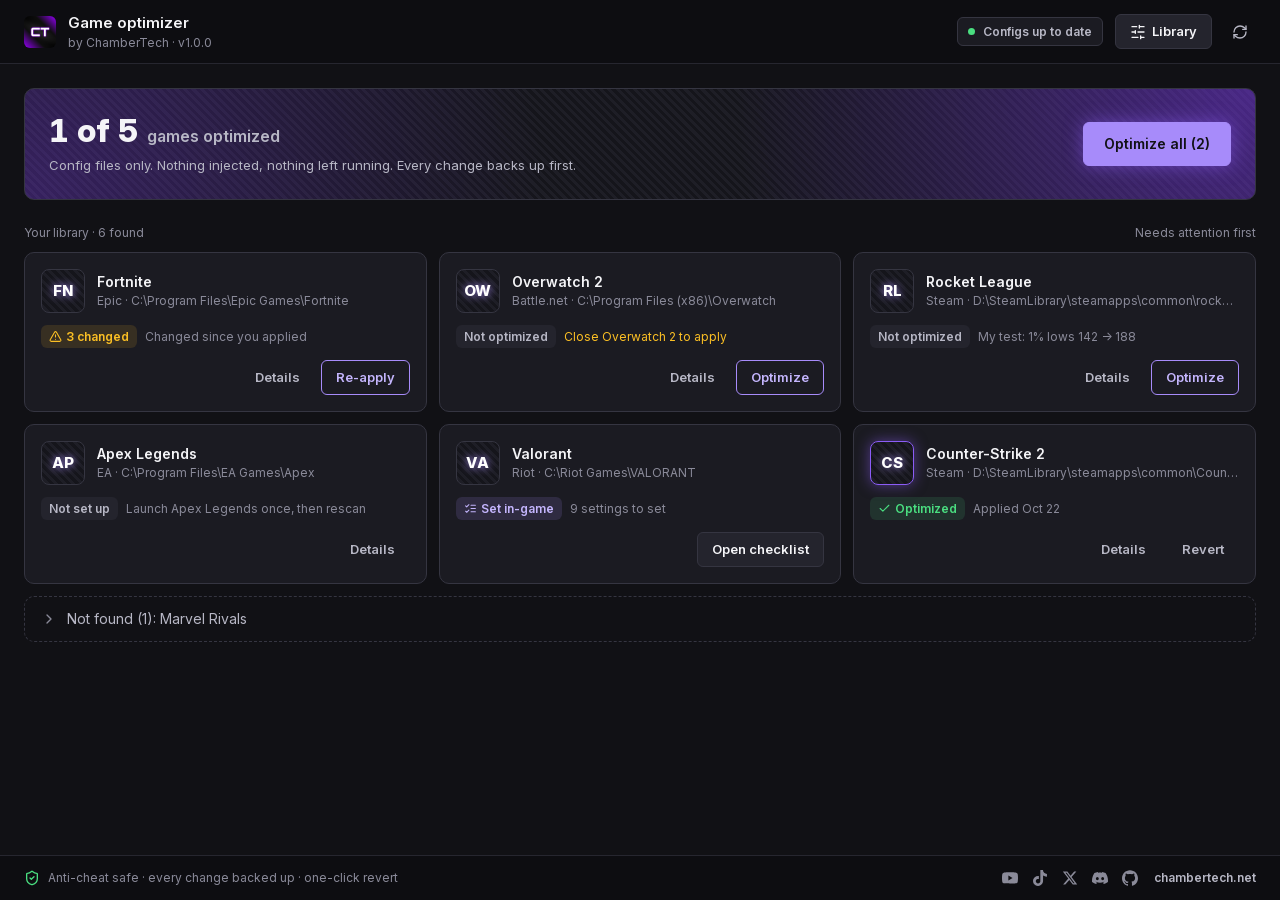
==== ui/index.html @ d13c52c0 "Add the ChamberTech UI shell Charcoal and violet tokens from the CT logo and Companion plan, Inter, " ====
<!doctype html>
<html lang="en">
<head>
  <meta charset="utf-8">
  <meta name="viewport" content="width=device-width, initial-scale=1">
  <title>Chamber Game Optimizer</title>
  <link rel="stylesheet" href="app.css">
</head>
<body>
  <!-- Outline icons from Lucide (ISC), brand marks from Simple Icons (CC0) -->
  <svg hidden aria-hidden="true">
    <symbol id="i-check" viewBox="0 0 24 24"><path d="M20 6 9 17l-5-5"/></symbol>
    <symbol id="i-alert" viewBox="0 0 24 24"><path d="m21.73 18-8-14a2 2 0 0 0-3.48 0l-8 14A2 2 0 0 0 4 21h16a2 2 0 0 0 1.73-3"/><path d="M12 9v4"/><path d="M12 17h.01"/></symbol>
    <symbol id="i-download" viewBox="0 0 24 24"><path d="M21 15v4a2 2 0 0 1-2 2H5a2 2 0 0 1-2-2v-4"/><path d="m7 10 5 5 5-5"/><path d="M12 15V3"/></symbol>
    <symbol id="i-list" viewBox="0 0 24 24"><path d="m3 17 2 2 4-4"/><path d="m3 7 2 2 4-4"/><path d="M13 6h8"/><path d="M13 12h8"/><path d="M13 18h8"/></symbol>
    <symbol id="i-folder" viewBox="0 0 24 24"><path d="M20 20a2 2 0 0 0 2-2V8a2 2 0 0 0-2-2h-7.9a2 2 0 0 1-1.69-.9L9.6 3.9A2 2 0 0 0 7.93 3H4a2 2 0 0 0-2 2v13a2 2 0 0 0 2 2Z"/></symbol>
    <symbol id="i-lock" viewBox="0 0 24 24"><rect width="18" height="11" x="3" y="11" rx="2"/><path d="M7 11V7a5 5 0 0 1 10 0v4"/></symbol>
    <symbol id="i-shield" viewBox="0 0 24 24"><path d="M20 13c0 5-3.5 7.5-7.66 8.95a1 1 0 0 1-.67-.01C7.5 20.5 4 18 4 13V6a1 1 0 0 1 1-1c2 0 4.5-1.2 6.24-2.72a1.17 1.17 0 0 1 1.52 0C14.51 3.81 17 5 19 5a1 1 0 0 1 1 1z"/><path d="m9 12 2 2 4-4"/></symbol>
    <symbol id="i-sliders" viewBox="0 0 24 24"><path d="M21 4h-7M10 4H3M21 12h-9M8 12H3M21 20h-5M12 20H3M14 2v4M8 10v4M16 18v4"/></symbol>
    <symbol id="i-refresh" viewBox="0 0 24 24"><path d="M3 12a9 9 0 0 1 9-9 9.75 9.75 0 0 1 6.74 2.74L21 8"/><path d="M21 3v5h-5"/><path d="M21 12a9 9 0 0 1-9 9 9.75 9.75 0 0 1-6.74-2.74L3 16"/><path d="M8 16H3v5"/></symbol>
    <symbol id="i-chevron" viewBox="0 0 24 24"><path d="m9 18 6-6-6-6"/></symbol>
    <symbol id="i-x" viewBox="0 0 24 24"><path d="M18 6 6 18"/><path d="m6 6 12 12"/></symbol>
    <symbol id="b-youtube" viewBox="0 0 24 24"><path d="M23.498 6.186a3.016 3.016 0 0 0-2.122-2.136C19.505 3.545 12 3.545 12 3.545s-7.505 0-9.377.505A3.017 3.017 0 0 0 .502 6.186C0 8.07 0 12 0 12s0 3.93.502 5.814a3.016 3.016 0 0 0 2.122 2.136c1.871.505 9.376.505 9.376.505s7.505 0 9.377-.505a3.015 3.015 0 0 0 2.122-2.136C24 15.93 24 12 24 12s0-3.93-.502-5.814zM9.545 15.568V8.432L15.818 12l-6.273 3.568z"/></symbol>
    <symbol id="b-tiktok" viewBox="0 0 24 24"><path d="M12.525.02c1.31-.02 2.61-.01 3.91-.02.08 1.53.63 3.09 1.75 4.17 1.12 1.11 2.7 1.62 4.24 1.79v4.03c-1.44-.05-2.89-.35-4.2-.97-.57-.26-1.1-.59-1.62-.93-.01 2.92.01 5.84-.02 8.75-.08 1.4-.54 2.79-1.35 3.94-1.31 1.92-3.58 3.17-5.91 3.21-1.43.08-2.86-.31-4.08-1.03-2.02-1.19-3.44-3.37-3.65-5.71-.02-.5-.03-1-.01-1.49.18-1.9 1.12-3.72 2.58-4.96 1.66-1.44 3.98-2.13 6.15-1.72.02 1.48-.04 2.96-.04 4.44-.99-.32-2.15-.23-3.02.37-.63.41-1.11 1.04-1.36 1.75-.21.51-.15 1.07-.14 1.61.24 1.64 1.82 3.02 3.5 2.87 1.12-.01 2.19-.66 2.77-1.61.19-.33.4-.67.41-1.06.1-1.79.06-3.57.07-5.36.01-4.03-.01-8.05.02-12.07z"/></symbol>
    <symbol id="b-x" viewBox="0 0 24 24"><path d="M18.244 2.25h3.308l-7.227 8.26 8.502 11.24H16.17l-5.214-6.817L4.99 21.75H1.68l7.73-8.835L1.254 2.25H8.08l4.713 6.231zm-1.161 17.52h1.833L7.084 4.126H5.117z"/></symbol>
    <symbol id="b-discord" viewBox="0 0 24 24"><path d="M20.317 4.3698a19.7913 19.7913 0 0 0-4.8851-1.5152.0741.0741 0 0 0-.0785.0371c-.211.3753-.4447.8648-.6083 1.2495-1.8447-.2762-3.68-.2762-5.4868 0-.1636-.3933-.4058-.8742-.6177-1.2495a.077.077 0 0 0-.0785-.037 19.7363 19.7363 0 0 0-4.8852 1.515.0699.0699 0 0 0-.0321.0277C.5334 9.0458-.319 13.5799.0992 18.0578a.0824.0824 0 0 0 .0312.0561c2.0528 1.5076 4.0413 2.4228 5.9929 3.0294a.0777.0777 0 0 0 .0842-.0276c.4616-.6304.8731-1.2952 1.226-1.9942a.076.076 0 0 0-.0416-.1057c-.6528-.2476-1.2743-.5495-1.8722-.8923a.077.077 0 0 1-.0076-.1277c.1258-.0943.2517-.1923.3718-.2914a.0743.0743 0 0 1 .0776-.0105c3.9278 1.7933 8.18 1.7933 12.0614 0a.0739.0739 0 0 1 .0785.0095c.1202.099.246.198.3728.2924a.077.077 0 0 1-.0066.1276 12.2986 12.2986 0 0 1-1.873.8914.0766.0766 0 0 0-.0407.1067c.3604.698.7719 1.3628 1.225 1.9932a.076.076 0 0 0 .0842.0286c1.961-.6067 3.9495-1.5219 6.0023-3.0294a.077.077 0 0 0 .0313-.0552c.5004-5.177-.8382-9.6739-3.5485-13.6604a.061.061 0 0 0-.0312-.0286zM8.02 15.3312c-1.1825 0-2.1569-1.0857-2.1569-2.419 0-1.3332.9555-2.4189 2.157-2.4189 1.2108 0 2.1757 1.0952 2.1568 2.419 0 1.3332-.9555 2.4189-2.1569 2.4189zm7.9748 0c-1.1825 0-2.1569-1.0857-2.1569-2.419 0-1.3332.9554-2.4189 2.1569-2.4189 1.2108 0 2.1757 1.0952 2.1568 2.419 0 1.3332-.946 2.4189-2.1568 2.4189z"/></symbol>
    <symbol id="b-github" viewBox="0 0 24 24"><path d="M12 .297c-6.63 0-12 5.373-12 12 0 5.303 3.438 9.8 8.205 11.385.6.113.82-.258.82-.577 0-.285-.01-1.04-.015-2.04-3.338.724-4.042-1.61-4.042-1.61C4.422 18.07 3.633 17.7 3.633 17.7c-1.087-.744.084-.729.084-.729 1.205.084 1.838 1.236 1.838 1.236 1.07 1.835 2.809 1.305 3.495.998.108-.776.417-1.305.76-1.605-2.665-.3-5.466-1.332-5.466-5.93 0-1.31.465-2.38 1.235-3.22-.135-.303-.54-1.523.105-3.176 0 0 1.005-.322 3.3 1.23.96-.267 1.98-.399 3-.405 1.02.006 2.04.138 3 .405 2.28-1.552 3.285-1.23 3.285-1.23.645 1.653.24 2.873.12 3.176.765.84 1.23 1.91 1.23 3.22 0 4.61-2.805 5.625-5.475 5.92.42.36.81 1.096.81 2.22 0 1.606-.015 2.896-.015 3.286 0 .315.21.69.825.57C20.565 22.092 24 17.592 24 12.297c0-6.627-5.373-12-12-12"/></symbol>
  </svg>

  <header class="topbar">
    <img class="logo" src="ct.png" alt="ChamberTech">
    <div class="brand">
      <strong>Game optimizer</strong>
      <span class="meta">by ChamberTech · v<span id="version">1.0.0</span></span>
    </div>
    <span id="catalog-chip" class="chip" data-state="checking"><span class="dot"></span><span id="catalog-text">Checking for new configs…</span></span>
    <button id="update-chip" class="chip chip-violet" type="button" hidden></button>
    <button id="library-btn" class="btn" type="button"><svg class="icon" aria-hidden="true"><use href="#i-sliders"/></svg>Library</button>
    <button id="rescan-btn" class="btn btn-ghost btn-icon" type="button" aria-label="Rescan" title="Rescan"><svg class="icon" aria-hidden="true"><use href="#i-refresh"/></svg></button>
  </header>

  <main>
    <section class="hero" aria-live="polite">
      <div class="hero-text">
        <p class="hero-count num"><span id="hero-num">–</span> <span id="hero-label" class="hero-label">games optimized</span></p>
        <p class="hero-sub">Config files only. Nothing injected, nothing left running. Every change backs up first.</p>
      </div>
      <button id="optimize-all" class="btn btn-primary btn-lg" type="button" hidden>Optimize all</button>
    </section>

    <div class="section-head"><span id="library-count">Scanning your games…</span><span>Needs attention first</span></div>
    <div id="grid" class="grid"></div>

    <details id="not-found" class="not-found" hidden>
      <summary><svg class="icon chev" aria-hidden="true"><use href="#i-chevron"/></svg><span id="not-found-text"></span></summary>
      <ul id="not-found-list"></ul>
    </details>
  </main>

  <footer class="footbar">
    <span class="safe"><svg class="icon" aria-hidden="true"><use href="#i-shield"/></svg>Anti-cheat safe · every change backed up · one-click revert</span>
    <nav class="socials" aria-label="ChamberTech on social media">
      <button type="button" data-url="https://www.youtube.com/chambertech" aria-label="YouTube" title="YouTube"><svg class="brand-icon" aria-hidden="true"><use href="#b-youtube"/></svg></button>
      <button type="button" data-url="https://www.tiktok.com/@chambertech" aria-label="TikTok" title="TikTok"><svg class="brand-icon" aria-hidden="true"><use href="#b-tiktok"/></svg></button>
      <button type="button" data-url="https://x.com/ChamberTech_" aria-label="X" title="X"><svg class="brand-icon" aria-hidden="true"><use href="#b-x"/></svg></button>
      <button type="button" data-url="https://discord.gg/TG4djSaZ2w" aria-label="Discord" title="Discord"><svg class="brand-icon" aria-hidden="true"><use href="#b-discord"/></svg></button>
      <button type="button" data-url="https://github.com/ChamberTechFPS" aria-label="GitHub" title="GitHub"><svg class="brand-icon" aria-hidden="true"><use href="#b-github"/></svg></button>
    </nav>
    <button type="button" class="site-link" data-url="https://www.chambertech.net/">chambertech.net</button>
  </footer>

  <dialog id="drawer" class="drawer" aria-labelledby="drawer-title"></dialog>

  <dialog id="sheet" class="sheet" aria-labelledby="sheet-title">
    <div class="sheet-head">
      <div>
        <h2 id="sheet-title">Your library</h2>
        <p class="meta">Hide games you don't play. Point any game at the folder it's installed in.</p>
      </div>
      <button class="btn btn-ghost btn-icon" type="button" data-close aria-label="Close"><svg class="icon" aria-hidden="true"><use href="#i-x"/></svg></button>
    </div>
    <ul id="sheet-list" class="sheet-list"></ul>
  </dialog>

  <div id="toast" class="toast" role="status" hidden></div>

  <script src="mock.js"></script>
  <script src="app.js"></script>
</body>
</html>
---- ui/app.css ----
@font-face {
  font-family: "Inter";
  src: url("fonts/InterVariable.woff2") format("woff2");
  font-weight: 100 900;
  font-display: block;
}

/* ChamberTech tokens: charcoal + violet from the CT logo, shared with Chamber Companion */
:root {
  --bg: #111115;
  --bar: #0d0d11;
  --card: #1b1b22;
  --card-hover: #22222b;
  --raised: #24242d;
  --line: #353541;
  --line-soft: #26262f;
  --text: #f4f4f7;
  --text-2: #b7b7c5;
  --text-3: #8a8a99;
  --violet: #a78bfa;
  --violet-soft: #c4b5fd;
  --violet-tint: rgba(167, 139, 250, 0.14);
  --on-violet: #111115;
  --glow: rgba(139, 92, 246, 0.5);
  --ok: #4ade80;
  --ok-tint: rgba(74, 222, 128, 0.12);
  --warn: #fbbf24;
  --warn-tint: rgba(251, 191, 36, 0.12);
  --bad: #f87171;
  --carbon: repeating-linear-gradient(45deg, #15151b 0 3px, #1e1e26 3px 6px);
  --r-card: 10px;
  --r-ctl: 6px;
  --ease: 150ms ease-out;
  color-scheme: dark;
}

* { box-sizing: border-box; margin: 0; padding: 0; }

body {
  min-height: 100vh;
  display: flex;
  flex-direction: column;
  background: var(--bg);
  color: var(--text);
  font: 400 14px/1.45 "Inter", "Segoe UI Variable Text", "Segoe UI", system-ui, sans-serif;
  -webkit-font-smoothing: antialiased;
}

button { font: inherit; color: inherit; }
h2 { font-size: 18px; font-weight: 600; }
[hidden] { display: none !important; }
:focus-visible { outline: 2px solid var(--violet); outline-offset: 2px; }
.num { font-variant-numeric: tabular-nums; }
.meta { font-size: 12px; color: var(--text-3); }
.warn-text { color: var(--warn); }

.icon {
  width: 16px; height: 16px; flex-shrink: 0;
  fill: none; stroke: currentColor; stroke-width: 2; stroke-linecap: round; stroke-linejoin: round;
}
.brand-icon { width: 16px; height: 16px; fill: currentColor; }

/* Buttons: exactly one violet-filled primary per view */
.btn {
  display: inline-flex; align-items: center; gap: 6px;
  padding: 7px 14px;
  border: 1px solid var(--line);
  border-radius: var(--r-ctl);
  background: var(--raised);
  font-size: 13px; font-weight: 600;
  white-space: nowrap;
  cursor: pointer;
  transition: background var(--ease), border-color var(--ease), color var(--ease), transform 60ms;
}
.btn:hover { background: #2c2c37; }
.btn:active { transform: scale(0.97); }
.btn-primary { background: var(--violet); border-color: var(--violet); color: var(--on-violet); box-shadow: 0 0 18px var(--glow); }
.btn-primary:hover { background: var(--violet-soft); border-color: var(--violet-soft); }
.btn-outline { background: transparent; border-color: var(--violet); color: var(--violet-soft); }
.btn-outline:hover { background: var(--violet-tint); }
.btn-ghost { background: transparent; border-color: transparent; color: var(--text-2); }
.btn-ghost:hover { background: var(--card-hover); color: var(--text); }
.btn-danger { background: transparent; border-color: rgba(248, 113, 113, 0.55); color: var(--bad); }
.btn-lg { padding: 11px 20px; font-size: 14px; }
.btn-icon { padding: 7px; }
body.busy .btn { pointer-events: none; opacity: 0.6; }

/* Top bar */
.topbar {
  display: flex; align-items: center; gap: 12px;
  padding: 12px 24px;
  background: var(--bar);
  border-bottom: 1px solid var(--line-soft);
}
.logo { width: 32px; height: 32px; border-radius: var(--r-ctl); }
.brand { flex: 1; display: flex; flex-direction: column; }
.brand strong { font-size: 15px; font-weight: 600; }
.chip {
  display: inline-flex; align-items: center; gap: 8px;
  padding: 5px 10px;
  border: 1px solid var(--line);
  border-radius: var(--r-ctl);
  background: var(--card);
  color: var(--text-2);
  font-size: 12px; font-weight: 600;
}
.chip .dot { width: 7px; height: 7px; border-radius: 50%; background: var(--violet); }
.chip[data-state="fresh"] .dot { background: var(--ok); }
.chip[data-state="saved"] .dot { background: var(--warn); }
.chip-violet { border-color: var(--violet); color: var(--violet-soft); cursor: pointer; }
.chip-violet:hover { background: var(--violet-tint); }

/* Hero: the one place the carbon + corner glow from the logo shows up big */
main { flex: 1; width: 100%; max-width: 1280px; margin: 0 auto; padding: 24px; }
.hero {
  display: flex; align-items: center; gap: 24px;
  padding: 24px;
  border: 1px solid var(--line);
  border-radius: var(--r-card);
  background:
    radial-gradient(circle at 100% 0, rgba(124, 58, 237, 0.5), transparent 42%),
    radial-gradient(circle at 0 100%, rgba(124, 58, 237, 0.32), transparent 42%),
    var(--carbon);
}
.hero-text { flex: 1; }
.hero-count { font-size: 32px; font-weight: 800; line-height: 1.1; letter-spacing: -0.01em; }
.hero-label { font-size: 16px; font-weight: 600; color: var(--text-2); letter-spacing: 0; }
.hero-sub { margin-top: 8px; font-size: 13px; color: var(--text-2); }

.section-head { display: flex; justify-content: space-between; margin: 24px 0 10px; font-size: 12px; color: var(--text-3); }
.grid { display: grid; grid-template-columns: repeat(auto-fill, minmax(320px, 1fr)); gap: 12px; }

/* Game cards */
.card {
  display: flex; flex-direction: column; gap: 12px;
  padding: 16px;
  background: var(--card);
  border: 1px solid var(--line);
  border-radius: var(--r-card);
  transition: background var(--ease);
}
.card:hover { background: var(--card-hover); }
.card-head { display: flex; align-items: center; gap: 12px; min-width: 0; }
.card-info { min-width: 0; }
.card-name { font-size: 14px; font-weight: 600; }
.card-where { font-size: 12px; color: var(--text-3); overflow: hidden; text-overflow: ellipsis; white-space: nowrap; }
.card-status { display: flex; align-items: center; flex-wrap: wrap; gap: 8px; font-size: 12px; color: var(--text-3); }
.card-actions { display: flex; justify-content: flex-end; gap: 6px; margin-top: auto; }

/* Monogram tiles echo the CT mark: white letters, violet glow, carbon */
.tile {
  width: 44px; height: 44px; flex-shrink: 0;
  display: grid; place-items: center;
  border: 1px solid var(--line);
  border-radius: 8px;
  background: var(--carbon);
  color: #fff;
  font-size: 15px; font-weight: 800; letter-spacing: 0.02em;
  text-shadow: 0 0 8px var(--violet);
}
.tile.lit { border-color: #8b5cf6; box-shadow: 0 0 14px var(--glow); }
.tile.sm { width: 34px; height: 34px; font-size: 12px; border-radius: var(--r-ctl); }

.badge {
  display: inline-flex; align-items: center; gap: 4px;
  padding: 3px 8px;
  border-radius: var(--r-ctl);
  background: var(--raised);
  color: var(--text-2);
  font-size: 12px; font-weight: 600;
  white-space: nowrap;
}
.badge .icon { width: 13px; height: 13px; }
.badge.ok { background: var(--ok-tint); color: var(--ok); }
.badge.warn { background: var(--warn-tint); color: var(--warn); }
.badge.violet { background: var(--violet-tint); color: var(--violet-soft); }

.empty {
  grid-column: 1 / -1;
  padding: 40px 24px;
  border: 1px dashed var(--line);
  border-radius: var(--r-card);
  text-align: center;
  color: var(--text-2);
}
.empty strong { display: block; margin-bottom: 6px; font-size: 16px; color: var(--text); }
.empty .btn { margin-top: 16px; }

.not-found { margin-top: 12px; border: 1px dashed var(--line); border-radius: var(--r-card); }
.not-found summary { display: flex; align-items: center; gap: 10px; padding: 12px 16px; color: var(--text-2); cursor: pointer; list-style: none; }
.not-found summary::-webkit-details-marker { display: none; }
.not-found .chev { color: var(--text-3); transition: transform var(--ease); }
.not-found[open] .chev { transform: rotate(90deg); }
.not-found ul { list-style: none; padding: 0 16px 8px; }

.row { display: flex; align-items: center; gap: 12px; padding: 10px 0; border-top: 1px solid var(--line-soft); }
.row-info { flex: 1; min-width: 0; }
.row-info .meta { overflow: hidden; text-overflow: ellipsis; white-space: nowrap; }

/* Footer */
.footbar {
  display: flex; align-items: center; gap: 12px;
  padding: 10px 24px;
  background: var(--bar);
  border-top: 1px solid var(--line-soft);
  font-size: 12px; color: var(--text-3);
}
.safe { flex: 1; display: flex; align-items: center; gap: 8px; }
.safe .icon { color: var(--ok); }
.socials { display: flex; gap: 6px; }
.socials button { display: grid; place-items: center; padding: 4px; border: 0; border-radius: var(--r-ctl); background: none; color: var(--text-3); cursor: pointer; }
.socials button:hover { color: var(--text); }
.site-link { border: 0; background: none; color: var(--text-2); font-size: 12px; font-weight: 600; cursor: pointer; }
.site-link:hover { color: var(--violet-soft); }

/* Drawer + library sheet are native <dialog>s */
dialog { color: var(--text); background: var(--card); border: 1px solid var(--line); }
dialog::backdrop { background: rgba(5, 5, 8, 0.6); }
.drawer { width: min(460px, 100vw); height: 100vh; max-height: 100vh; margin: 0 0 0 auto; border-width: 0 0 0 1px; }
.drawer[open] { display: flex; flex-direction: column; }
.drawer-head { display: flex; align-items: center; gap: 12px; padding: 20px 20px 0; }
.drawer-head .titles { flex: 1; min-width: 0; }
.drawer-body { flex: 1; overflow-y: auto; padding: 16px 20px; }
.drawer-foot { display: flex; justify-content: flex-end; gap: 8px; padding: 16px 20px; border-top: 1px solid var(--line-soft); }

.settings { width: 100%; border-collapse: collapse; font-size: 13px; }
.settings th { padding: 0 8px 6px 0; text-align: left; font-size: 12px; font-weight: 600; color: var(--text-3); }
.settings td { padding: 8px 8px 8px 0; border-top: 1px solid var(--line-soft); vertical-align: top; }
.settings .why { display: block; margin-top: 2px; font-size: 12px; color: var(--text-3); }
.settings .now { color: var(--text-2); }
.settings .want { color: var(--violet-soft); font-weight: 600; }
.settings .match .want { color: var(--text-3); font-weight: 400; }
.settings .match .icon { width: 13px; height: 13px; color: var(--ok); vertical-align: -2px; }

.note { display: flex; gap: 8px; margin: 16px 0; font-size: 13px; color: var(--text-2); }
.note .icon { margin-top: 2px; }
.proof { padding: 12px 14px; border: 1px solid var(--line); border-radius: var(--r-card); background: var(--bg); }
.proof-num { margin-top: 4px; font-size: 15px; font-weight: 700; }

.sheet { width: min(560px, 92vw); max-height: 80vh; margin: auto; border-radius: 12px; }
.sheet[open] { display: flex; flex-direction: column; }
.sheet-head { display: flex; align-items: flex-start; gap: 12px; padding: 20px 20px 8px; }
.sheet-head > div { flex: 1; }
.sheet-list { overflow-y: auto; padding: 0 20px 12px; list-style: none; }
.show-toggle { display: inline-flex; align-items: center; gap: 6px; font-size: 12px; color: var(--text-2); cursor: pointer; }
.show-toggle input { width: 16px; height: 16px; accent-color: var(--violet); }

.toast {
  position: fixed; left: 50%; bottom: 56px; z-index: 10;
  transform: translateX(-50%);
  max-width: min(560px, 92vw);
  padding: 10px 16px;
  border: 1px solid var(--line);
  border-radius: var(--r-card);
  background: var(--raised);
  box-shadow: 0 12px 32px rgba(0, 0, 0, 0.5);
  font-size: 13px; font-weight: 600;
}
.toast.ok { border-color: rgba(74, 222, 128, 0.4); color: var(--ok); }
.toast.error { border-color: rgba(248, 113, 113, 0.45); color: var(--bad); }

@media (prefers-reduced-motion: reduce) {
  *, *::before, *::after { transition: none !important; }
}
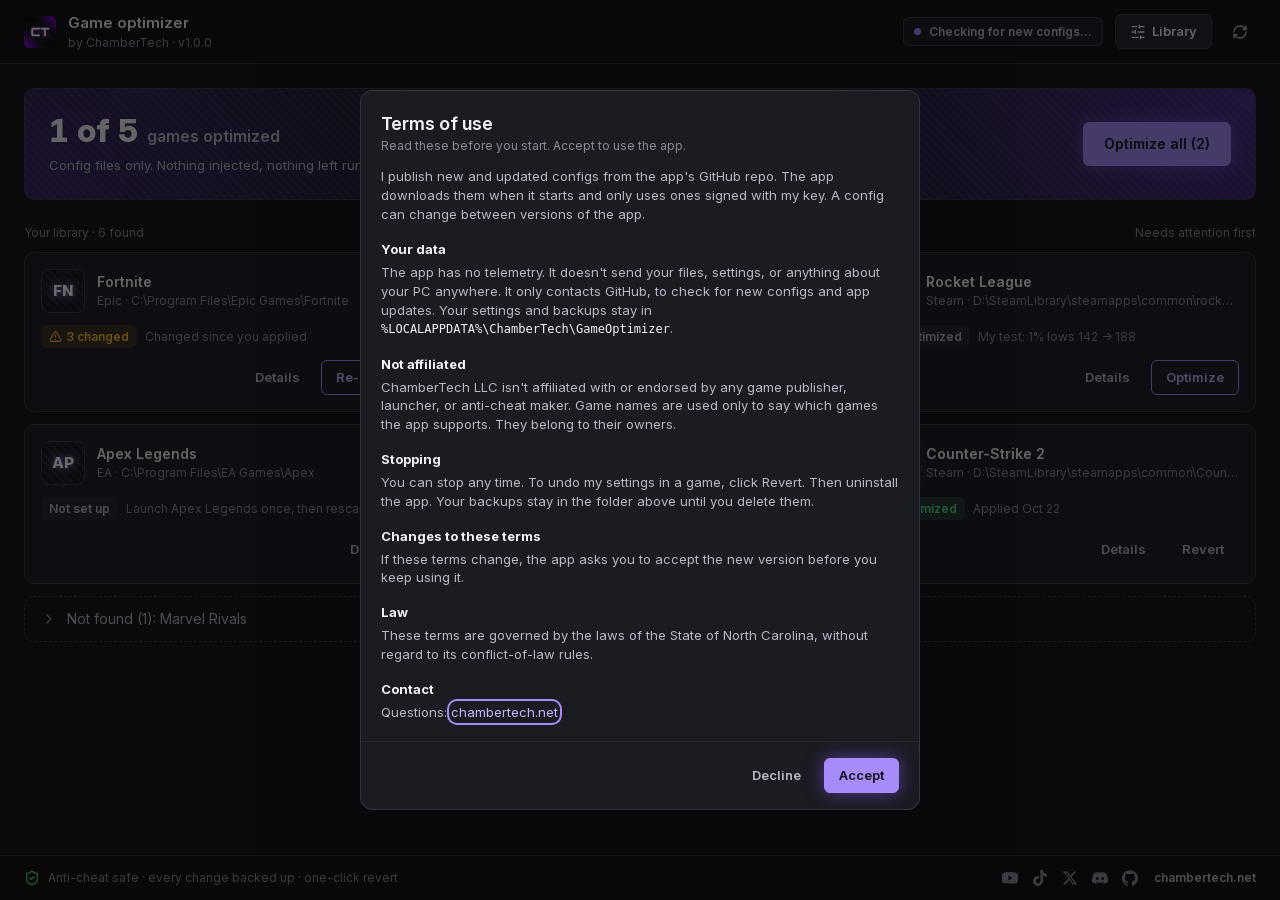
==== commit ac02187e: "Ask for the terms on first launch and let players add game folders First launch shows the terms of u" ====
--- a/ui/index.html
+++ b/ui/index.html
@@ -79,7 +79,25 @@
       </div>
       <button class="btn btn-ghost btn-icon" type="button" data-close aria-label="Close"><svg class="icon" aria-hidden="true"><use href="#i-x"/></svg></button>
     </div>
-    <ul id="sheet-list" class="sheet-list"></ul>
+    <div class="sheet-list">
+      <h3 class="libs-title">Game folders</h3>
+      <p class="meta">I also look one or two folders inside each of these.</p>
+      <div class="libs"></div>
+      <h3 class="libs-title">Games</h3>
+      <ul id="sheet-list"></ul>
+    </div>
+  </dialog>
+
+  <!-- First launch: accept the terms, then add game folders. Can't be dismissed until accepted. -->
+  <dialog id="welcome" class="sheet welcome" aria-labelledby="welcome-title">
+    <div class="sheet-head">
+      <div>
+        <h2 id="welcome-title"></h2>
+        <p id="welcome-sub" class="meta"></p>
+      </div>
+    </div>
+    <div id="welcome-body" class="sheet-list welcome-body"></div>
+    <div id="welcome-foot" class="drawer-foot"></div>
   </dialog>
 
   <div id="toast" class="toast" role="status" hidden></div>
--- a/ui/app.css
+++ b/ui/app.css
@@ -242,6 +242,15 @@
 .sheet-head { display: flex; align-items: flex-start; gap: 12px; padding: 20px 20px 8px; }
 .sheet-head > div { flex: 1; }
 .sheet-list { overflow-y: auto; padding: 0 20px 12px; list-style: none; }
+.sheet-list > ul { list-style: none; padding: 0; margin: 0; }
+.libs-title { margin: 12px 0 2px; font-size: 13px; font-weight: 700; }
+.libs { display: flex; flex-direction: column; gap: 8px; margin: 8px 0 4px; }
+.libs .row .meta { overflow: hidden; text-overflow: ellipsis; white-space: nowrap; }
+.libs > .btn { align-self: flex-start; }
+.welcome-body h3 { margin: 16px 0 4px; font-size: 13px; font-weight: 700; }
+.welcome-body p { margin: 0 0 8px; font-size: 13px; color: var(--text-2); }
+.welcome-body code { font-size: 12px; color: var(--text); }
+.link { padding: 0; border: 0; background: none; color: var(--violet-soft); font: inherit; cursor: pointer; }
 .show-toggle { display: inline-flex; align-items: center; gap: 6px; font-size: 12px; color: var(--text-2); cursor: pointer; }
 .show-toggle input { width: 16px; height: 16px; accent-color: var(--violet); }
 
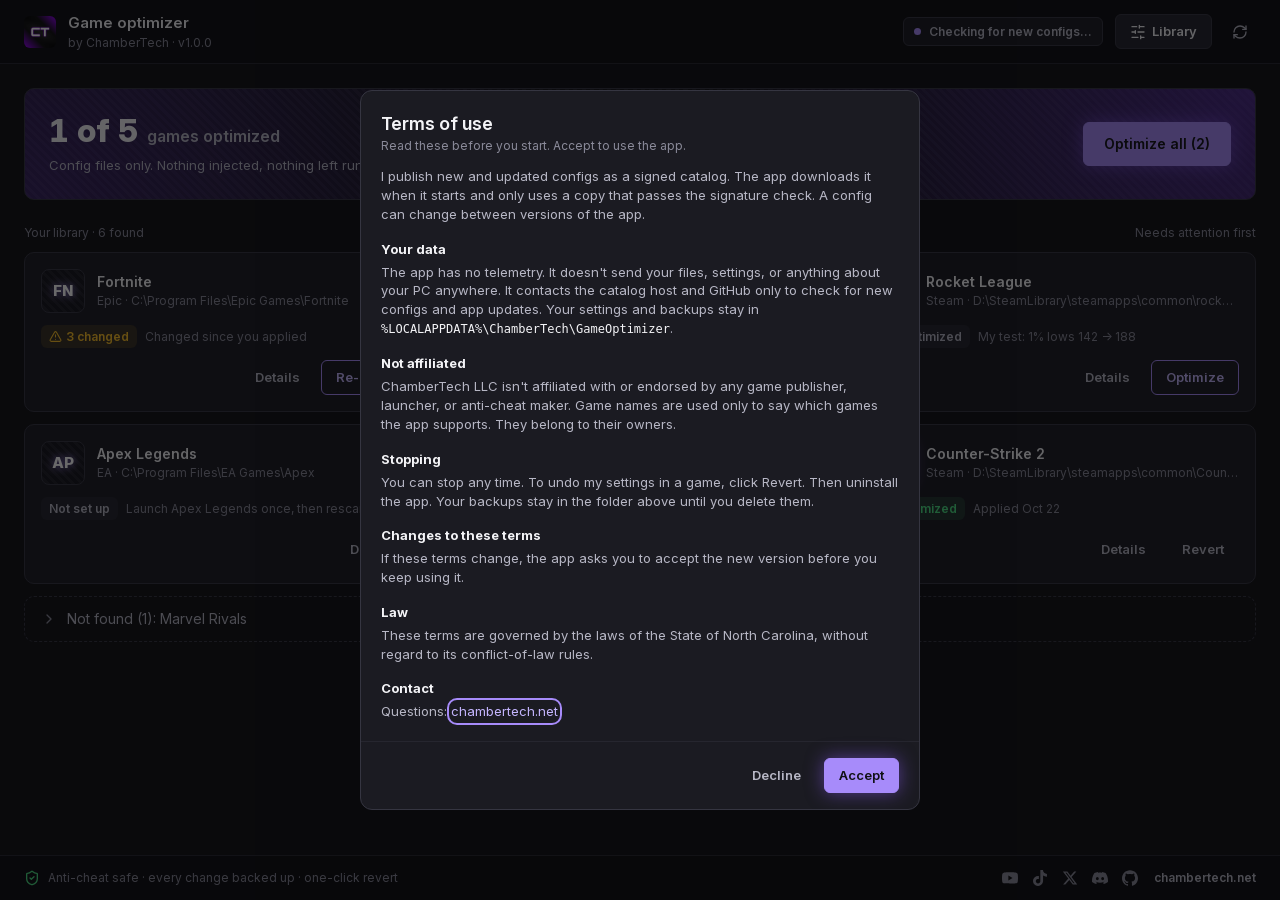
==== commit 02c409a9: "Make catalog hosts configurable and trust a spare signing key Private raw GitHub URLs 404 for player" ====
--- a/ui/index.html
+++ b/ui/index.html
@@ -33,8 +33,8 @@
       <strong>Game optimizer</strong>
       <span class="meta">by ChamberTech · v<span id="version">1.0.0</span></span>
     </div>
-    <span id="catalog-chip" class="chip" data-state="checking"><span class="dot"></span><span id="catalog-text">Checking for new configs…</span></span>
-    <button id="update-chip" class="chip chip-violet" type="button" hidden></button>
+    <span id="catalog-chip" class="chip" data-state="checking" aria-live="polite"><span class="dot"></span><span id="catalog-text">Checking for new configs…</span></span>
+    <button id="update-chip" class="chip chip-violet" type="button" hidden aria-live="polite"></button>
     <button id="library-btn" class="btn" type="button"><svg class="icon" aria-hidden="true"><use href="#i-sliders"/></svg>Library</button>
     <button id="rescan-btn" class="btn btn-ghost btn-icon" type="button" aria-label="Rescan" title="Rescan"><svg class="icon" aria-hidden="true"><use href="#i-refresh"/></svg></button>
   </header>
@@ -81,7 +81,7 @@
     </div>
     <div class="sheet-list">
       <h3 class="libs-title">Game folders</h3>
-      <p class="meta">I also look one or two folders inside each of these.</p>
+      <p class="meta">I look through each one, including each launcher's own folders inside it.</p>
       <div class="libs"></div>
       <h3 class="libs-title">Games</h3>
       <ul id="sheet-list"></ul>
@@ -102,6 +102,7 @@
 
   <div id="toast" class="toast" role="status" hidden></div>
 
+  <script src="updates.js"></script>
   <script src="mock.js"></script>
   <script src="app.js"></script>
 </body>
--- a/ui/app.css
+++ b/ui/app.css
@@ -107,8 +107,12 @@
 .chip .dot { width: 7px; height: 7px; border-radius: 50%; background: var(--violet); }
 .chip[data-state="fresh"] .dot { background: var(--ok); }
 .chip[data-state="saved"] .dot { background: var(--warn); }
+.chip[data-state="error"] { color: var(--bad); border-color: rgba(248, 113, 113, 0.55); }
+.chip[data-state="error"] .dot { background: var(--bad); }
 .chip-violet { border-color: var(--violet); color: var(--violet-soft); cursor: pointer; }
 .chip-violet:hover { background: var(--violet-tint); }
+button.chip:disabled { cursor: default; opacity: 1; }
+button.chip[data-state="error"]:hover { background: var(--card); }
 
 /* Hero: the one place the carbon + corner glow from the logo shows up big */
 main { flex: 1; width: 100%; max-width: 1280px; margin: 0 auto; padding: 24px; }
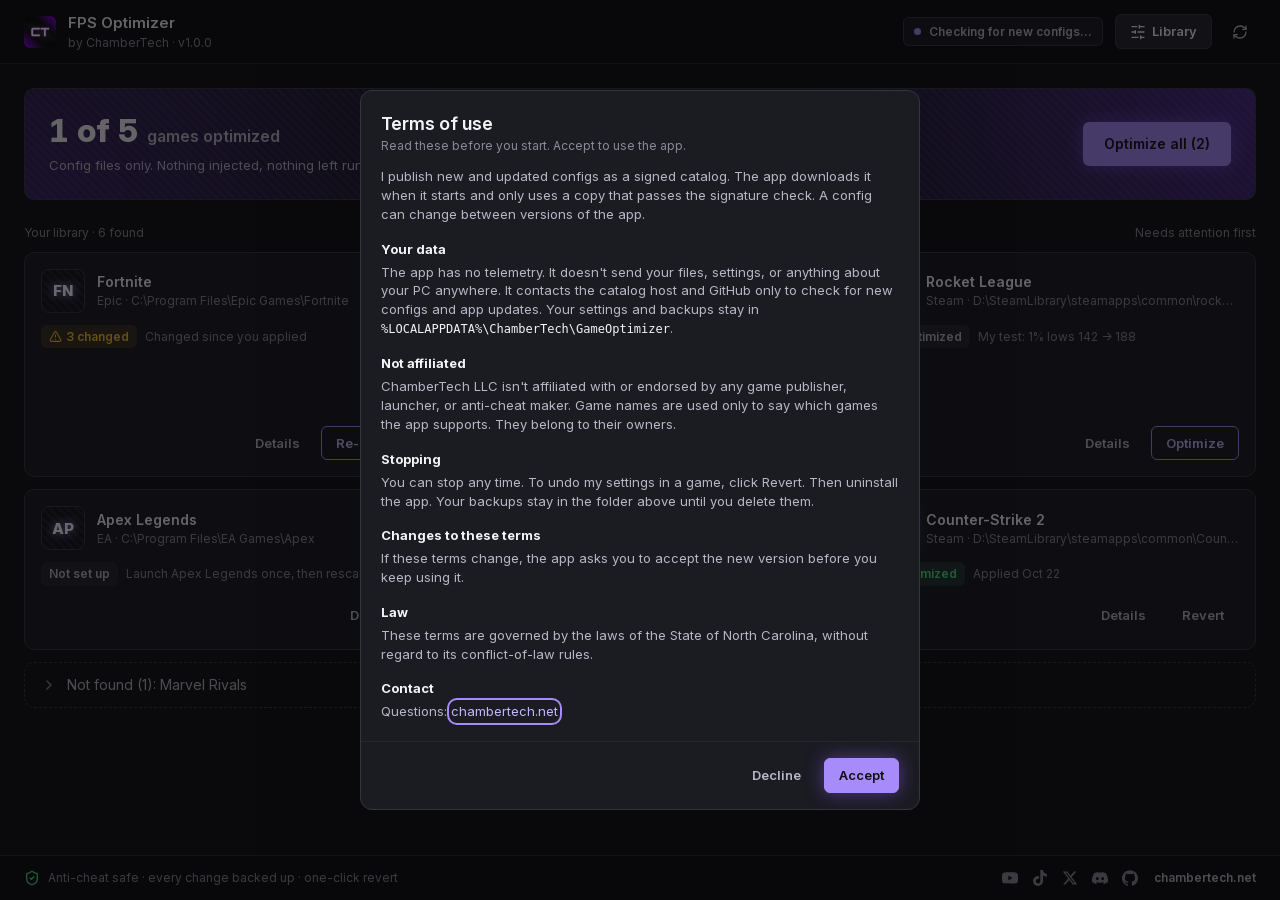
==== commit f36b5e47: "Rename to FPS Optimizer, harden the release path, and set 1.0.0-beta.mythos Rename the app to FPS Op" ====
--- a/ui/index.html
+++ b/ui/index.html
@@ -3,7 +3,7 @@
 <head>
   <meta charset="utf-8">
   <meta name="viewport" content="width=device-width, initial-scale=1">
-  <title>Chamber Game Optimizer</title>
+  <title>FPS Optimizer</title>
   <link rel="stylesheet" href="app.css">
 </head>
 <body>
@@ -30,7 +30,7 @@
   <header class="topbar">
     <img class="logo" src="ct.png" alt="ChamberTech">
     <div class="brand">
-      <strong>Game optimizer</strong>
+      <strong>FPS Optimizer</strong>
       <span class="meta">by ChamberTech · v<span id="version">1.0.0</span></span>
     </div>
     <span id="catalog-chip" class="chip" data-state="checking" aria-live="polite"><span class="dot"></span><span id="catalog-text">Checking for new configs…</span></span>
--- a/ui/app.css
+++ b/ui/app.css
@@ -83,6 +83,17 @@
 .btn-danger { background: transparent; border-color: rgba(248, 113, 113, 0.55); color: var(--bad); }
 .btn-lg { padding: 11px 20px; font-size: 14px; }
 .btn-icon { padding: 7px; }
+.btn:disabled,
+.btn:disabled:hover,
+.btn:disabled:active {
+  background: var(--raised);
+  border-color: var(--line);
+  color: var(--text-3);
+  box-shadow: none;
+  cursor: not-allowed;
+  opacity: 0.45;
+  transform: none;
+}
 body.busy .btn { pointer-events: none; opacity: 0.6; }
 
 /* Top bar */
@@ -238,6 +249,16 @@
 
 .note { display: flex; gap: 8px; margin: 16px 0; font-size: 13px; color: var(--text-2); }
 .note .icon { margin-top: 2px; }
+.note.running-warn {
+  margin: 0;
+  padding: 8px 10px;
+  border-radius: var(--r-ctl);
+  background: rgba(248, 113, 113, 0.12);
+  color: var(--bad);
+  font-weight: 600;
+}
+.note.running-warn span { min-width: 0; }
+.drawer-body .note.running-warn { margin: 0 0 16px; }
 .proof { padding: 12px 14px; border: 1px solid var(--line); border-radius: var(--r-card); background: var(--bg); }
 .proof-num { margin-top: 4px; font-size: 15px; font-weight: 700; }
 
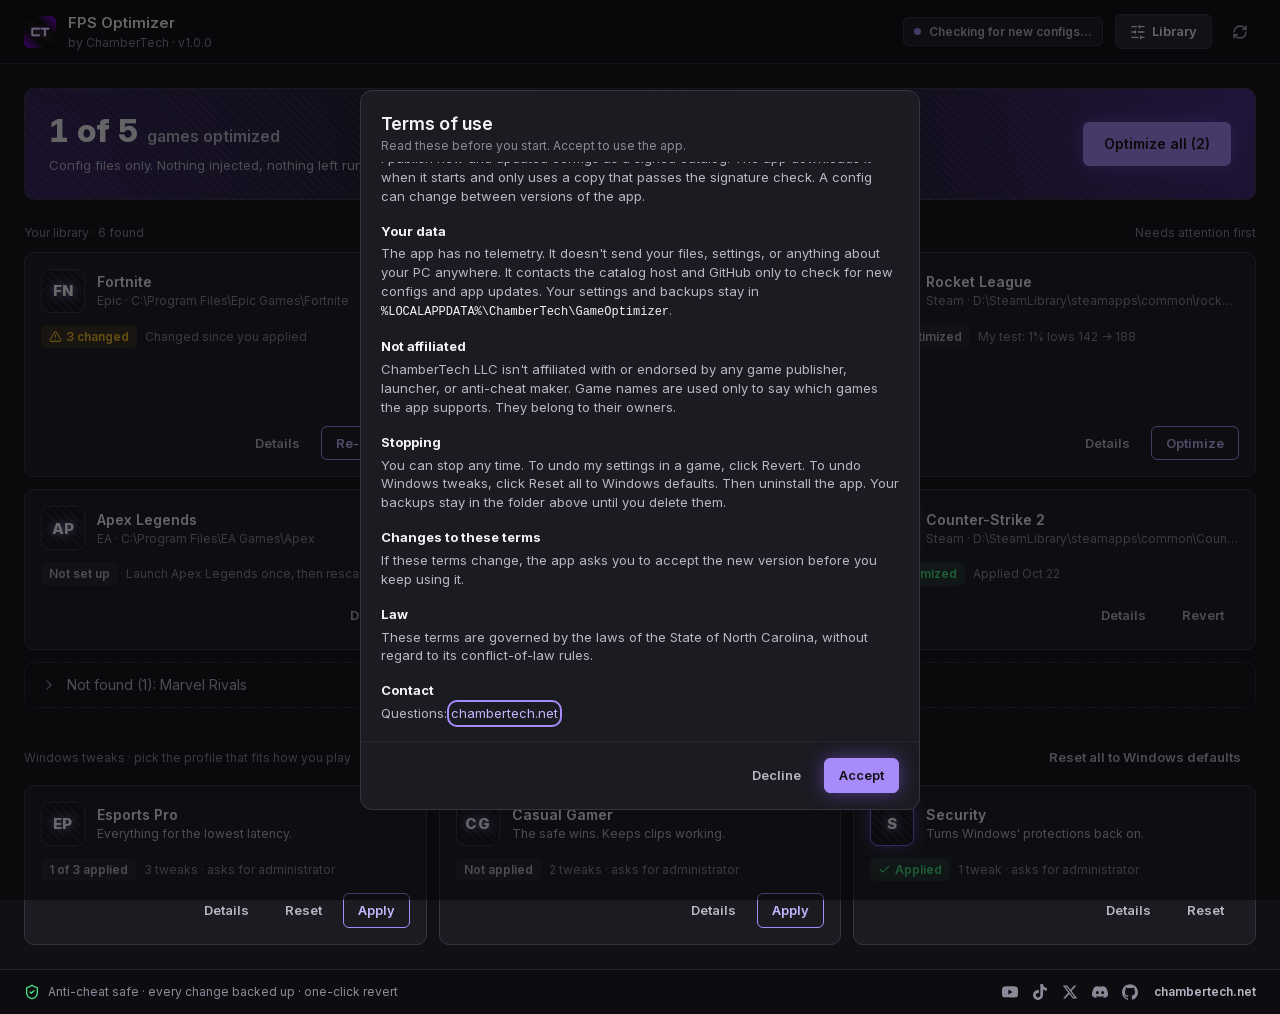
==== commit 0eea5645: "Add Windows tweak profiles with reset to Windows defaults Three profiles (Esports Pro, Casual Gamer," ====
--- a/ui/index.html
+++ b/ui/index.html
@@ -55,6 +55,12 @@
       <summary><svg class="icon chev" aria-hidden="true"><use href="#i-chevron"/></svg><span id="not-found-text"></span></summary>
       <ul id="not-found-list"></ul>
     </details>
+
+    <div class="section-head tweaks-head">
+      <span>Windows tweaks · pick the profile that fits how you play</span>
+      <button id="tweaks-reset-all" class="btn btn-ghost" type="button" title="Puts every Windows setting listed here back to its default, including ones the playbook set">Reset all to Windows defaults</button>
+    </div>
+    <div id="tweaks" class="grid"></div>
   </main>
 
   <footer class="footbar">
--- a/ui/app.css
+++ b/ui/app.css
@@ -190,6 +190,12 @@
 .badge.warn { background: var(--warn-tint); color: var(--warn); }
 .badge.violet { background: var(--violet-tint); color: var(--violet-soft); }
 
+.tweaks-head { align-items: center; margin-top: 32px; }
+.card-summary { font-size: 12px; color: var(--text-2); }
+.settings .group td { padding-top: 14px; font-weight: 600; }
+.settings .group .why { font-weight: 400; }
+.settings .value td { border-top: 0; padding-top: 0; font-size: 12px; color: var(--text-3); }
+
 .empty {
   grid-column: 1 / -1;
   padding: 40px 24px;
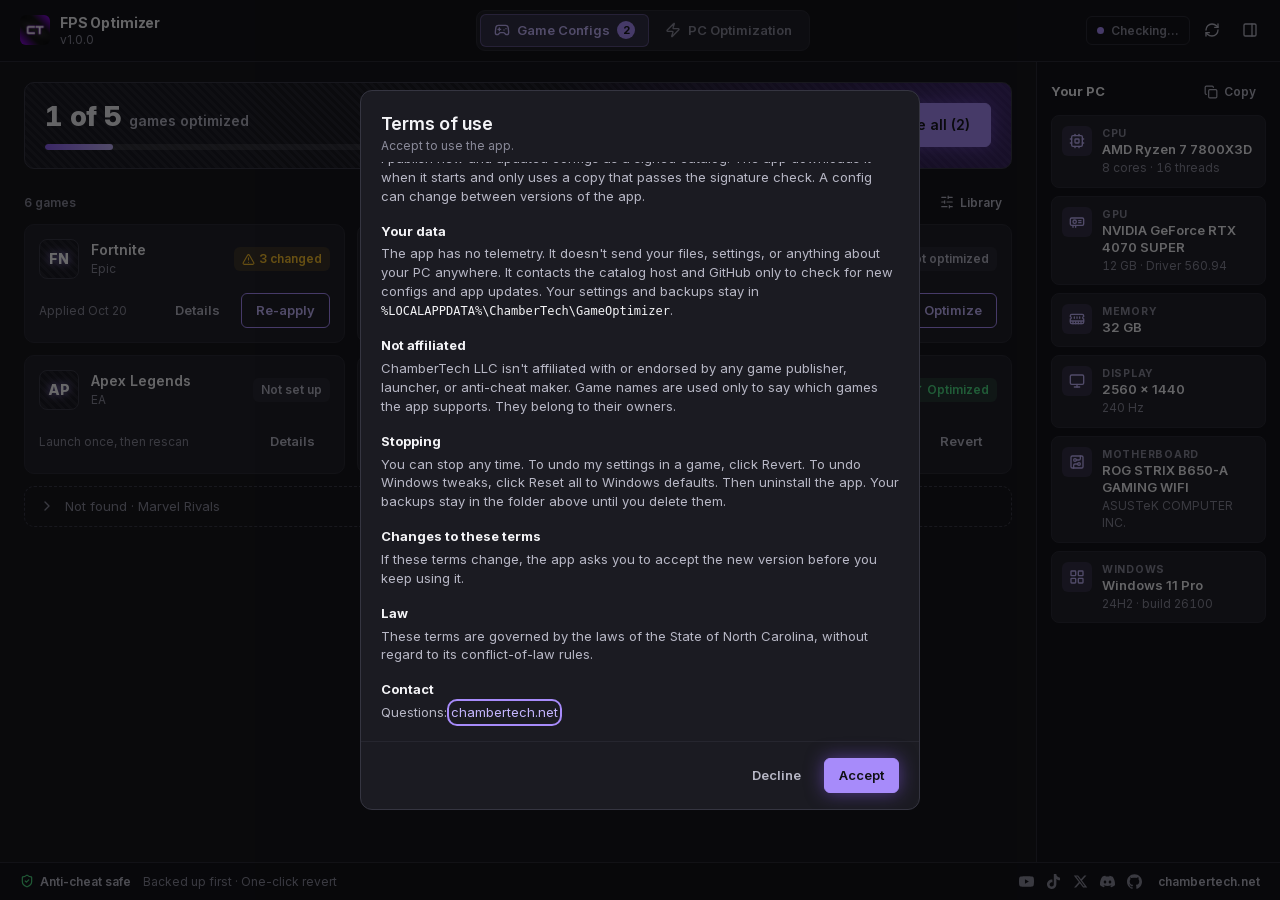
==== commit b97ab8b9: "Split the UI into Game Configs and PC Optimization tabs and add a specs panel - Two tabs in the top " ====
--- a/ui/index.html
+++ b/ui/index.html
@@ -20,6 +20,18 @@
     <symbol id="i-refresh" viewBox="0 0 24 24"><path d="M3 12a9 9 0 0 1 9-9 9.75 9.75 0 0 1 6.74 2.74L21 8"/><path d="M21 3v5h-5"/><path d="M21 12a9 9 0 0 1-9 9 9.75 9.75 0 0 1-6.74-2.74L3 16"/><path d="M8 16H3v5"/></symbol>
     <symbol id="i-chevron" viewBox="0 0 24 24"><path d="m9 18 6-6-6-6"/></symbol>
     <symbol id="i-x" viewBox="0 0 24 24"><path d="M18 6 6 18"/><path d="m6 6 12 12"/></symbol>
+    <symbol id="i-gamepad" viewBox="0 0 24 24"><path d="M6 11h4"/><path d="M8 9v4"/><path d="M15 12h.01"/><path d="M18 10h.01"/><path d="M17.32 5H6.68a4 4 0 0 0-3.978 3.59c-.006.052-.01.101-.017.152C2.604 9.416 2 14.456 2 16a3 3 0 0 0 3 3c1 0 1.5-.5 2-1l1.414-1.414A2 2 0 0 1 9.828 16h4.344a2 2 0 0 1 1.414.586L17 18c.5.5 1 1 2 1a3 3 0 0 0 3-3c0-1.545-.604-6.584-.685-7.258-.007-.05-.011-.1-.017-.151A4 4 0 0 0 17.32 5z"/></symbol>
+    <symbol id="i-zap" viewBox="0 0 24 24"><path d="M4 14a1 1 0 0 1-.78-1.63l9.9-10.2a.5.5 0 0 1 .86.46l-1.92 6.02A1 1 0 0 0 13 10h7a1 1 0 0 1 .78 1.63l-9.9 10.2a.5.5 0 0 1-.86-.46l1.92-6.02A1 1 0 0 0 11 14z"/></symbol>
+    <symbol id="i-cpu" viewBox="0 0 24 24"><rect width="16" height="16" x="4" y="4" rx="2"/><rect width="6" height="6" x="9" y="9" rx="1"/><path d="M15 2v2"/><path d="M15 20v2"/><path d="M2 15h2"/><path d="M2 9h2"/><path d="M20 15h2"/><path d="M20 9h2"/><path d="M9 2v2"/><path d="M9 20v2"/></symbol>
+    <!-- Drawn for this app: a graphics card with its fan -->
+    <symbol id="i-gpu" viewBox="0 0 24 24"><rect width="20" height="11" x="2" y="6" rx="2"/><circle cx="8.5" cy="11.5" r="2.5"/><path d="M14.5 10h3.5"/><path d="M14.5 13h3.5"/><path d="M6 17v3"/><path d="M10 17v3"/></symbol>
+    <symbol id="i-memory" viewBox="0 0 24 24"><path d="M6 19v-3"/><path d="M10 19v-3"/><path d="M14 19v-3"/><path d="M18 19v-3"/><path d="M8 11V9"/><path d="M16 11V9"/><path d="M12 11V9"/><path d="M2 15h20"/><path d="M2 7a2 2 0 0 1 2-2h16a2 2 0 0 1 2 2v1.1a2 2 0 0 0 0 3.837V17a2 2 0 0 1-2 2H4a2 2 0 0 1-2-2v-5.1a2 2 0 0 0 0-3.837Z"/></symbol>
+    <symbol id="i-monitor" viewBox="0 0 24 24"><rect width="20" height="14" x="2" y="3" rx="2"/><path d="M8 21h8"/><path d="M12 17v4"/></symbol>
+    <symbol id="i-board" viewBox="0 0 24 24"><rect width="18" height="18" x="3" y="3" rx="2"/><path d="M11 9h4a2 2 0 0 0 2-2V3"/><circle cx="9" cy="9" r="2"/><path d="M7 21v-4a2 2 0 0 1 2-2h4"/><circle cx="15" cy="15" r="2"/></symbol>
+    <symbol id="i-os" viewBox="0 0 24 24"><rect width="7" height="7" x="3" y="3" rx="1"/><rect width="7" height="7" x="14" y="3" rx="1"/><rect width="7" height="7" x="14" y="14" rx="1"/><rect width="7" height="7" x="3" y="14" rx="1"/></symbol>
+    <symbol id="i-copy" viewBox="0 0 24 24"><rect width="14" height="14" x="8" y="8" rx="2"/><path d="M4 16c-1.1 0-2-.9-2-2V4c0-1.1.9-2 2-2h10c1.1 0 2 .9 2 2"/></symbol>
+    <symbol id="i-panel" viewBox="0 0 24 24"><rect width="18" height="18" x="3" y="3" rx="2"/><path d="M15 3v18"/></symbol>
+    <symbol id="i-undo" viewBox="0 0 24 24"><path d="M3 12a9 9 0 1 0 9-9 9.75 9.75 0 0 0-6.74 2.74L3 8"/><path d="M3 3v5h5"/></symbol>
     <symbol id="b-youtube" viewBox="0 0 24 24"><path d="M23.498 6.186a3.016 3.016 0 0 0-2.122-2.136C19.505 3.545 12 3.545 12 3.545s-7.505 0-9.377.505A3.017 3.017 0 0 0 .502 6.186C0 8.07 0 12 0 12s0 3.93.502 5.814a3.016 3.016 0 0 0 2.122 2.136c1.871.505 9.376.505 9.376.505s7.505 0 9.377-.505a3.015 3.015 0 0 0 2.122-2.136C24 15.93 24 12 24 12s0-3.93-.502-5.814zM9.545 15.568V8.432L15.818 12l-6.273 3.568z"/></symbol>
     <symbol id="b-tiktok" viewBox="0 0 24 24"><path d="M12.525.02c1.31-.02 2.61-.01 3.91-.02.08 1.53.63 3.09 1.75 4.17 1.12 1.11 2.7 1.62 4.24 1.79v4.03c-1.44-.05-2.89-.35-4.2-.97-.57-.26-1.1-.59-1.62-.93-.01 2.92.01 5.84-.02 8.75-.08 1.4-.54 2.79-1.35 3.94-1.31 1.92-3.58 3.17-5.91 3.21-1.43.08-2.86-.31-4.08-1.03-2.02-1.19-3.44-3.37-3.65-5.71-.02-.5-.03-1-.01-1.49.18-1.9 1.12-3.72 2.58-4.96 1.66-1.44 3.98-2.13 6.15-1.72.02 1.48-.04 2.96-.04 4.44-.99-.32-2.15-.23-3.02.37-.63.41-1.11 1.04-1.36 1.75-.21.51-.15 1.07-.14 1.61.24 1.64 1.82 3.02 3.5 2.87 1.12-.01 2.19-.66 2.77-1.61.19-.33.4-.67.41-1.06.1-1.79.06-3.57.07-5.36.01-4.03-.01-8.05.02-12.07z"/></symbol>
     <symbol id="b-x" viewBox="0 0 24 24"><path d="M18.244 2.25h3.308l-7.227 8.26 8.502 11.24H16.17l-5.214-6.817L4.99 21.75H1.68l7.73-8.835L1.254 2.25H8.08l4.713 6.231zm-1.161 17.52h1.833L7.084 4.126H5.117z"/></symbol>
@@ -28,49 +40,86 @@
   </svg>
 
   <header class="topbar">
-    <img class="logo" src="ct.png" alt="ChamberTech">
     <div class="brand">
-      <strong>FPS Optimizer</strong>
-      <span class="meta">by ChamberTech · v<span id="version">1.0.0</span></span>
+      <img class="logo" src="ct.png" alt="ChamberTech">
+      <div>
+        <strong>FPS Optimizer</strong>
+        <span class="meta">v<span id="version">1.0.0</span></span>
+      </div>
     </div>
-    <span id="catalog-chip" class="chip" data-state="checking" aria-live="polite"><span class="dot"></span><span id="catalog-text">Checking for new configs…</span></span>
-    <button id="update-chip" class="chip chip-violet" type="button" hidden aria-live="polite"></button>
-    <button id="library-btn" class="btn" type="button"><svg class="icon" aria-hidden="true"><use href="#i-sliders"/></svg>Library</button>
-    <button id="rescan-btn" class="btn btn-ghost btn-icon" type="button" aria-label="Rescan" title="Rescan"><svg class="icon" aria-hidden="true"><use href="#i-refresh"/></svg></button>
+
+    <div class="tabs" role="tablist" aria-label="Sections">
+      <button id="tab-games" class="tab" type="button" role="tab" aria-selected="true" aria-controls="panel-games" data-tab="games">
+        <svg class="icon" aria-hidden="true"><use href="#i-gamepad"/></svg>Game Configs<span id="tab-games-count" class="tab-count num" hidden></span>
+      </button>
+      <button id="tab-pc" class="tab" type="button" role="tab" aria-selected="false" aria-controls="panel-pc" data-tab="pc" tabindex="-1">
+        <svg class="icon" aria-hidden="true"><use href="#i-zap"/></svg>PC Optimization
+      </button>
+    </div>
+
+    <div class="top-actions">
+      <span id="catalog-chip" class="chip" data-state="checking" aria-live="polite"><span class="dot"></span><span id="catalog-text">Checking…</span></span>
+      <button id="update-chip" class="chip chip-violet" type="button" hidden aria-live="polite"></button>
+      <button id="rescan-btn" class="btn btn-ghost btn-icon" type="button" aria-label="Rescan" data-tip="Rescan"><svg class="icon" aria-hidden="true"><use href="#i-refresh"/></svg></button>
+      <button id="specs-btn" class="btn btn-ghost btn-icon" type="button" aria-label="PC specs" aria-controls="specs" aria-expanded="true" data-tip="Show or hide your PC specs"><svg class="icon" aria-hidden="true"><use href="#i-panel"/></svg></button>
+    </div>
   </header>
 
-  <main>
-    <section class="hero" aria-live="polite">
-      <div class="hero-text">
-        <p class="hero-count num"><span id="hero-num">–</span> <span id="hero-label" class="hero-label">games optimized</span></p>
-        <p class="hero-sub">Config files only. Nothing injected, nothing left running. Every change backs up first.</p>
+  <div class="shell">
+    <main>
+      <section id="panel-games" role="tabpanel" aria-labelledby="tab-games">
+        <div class="hero" aria-live="polite">
+          <div class="hero-text">
+            <p class="hero-count num"><span id="hero-num">–</span> <span id="hero-label" class="hero-label">games optimized</span></p>
+            <div class="meter" aria-hidden="true"><span id="hero-bar"></span></div>
+          </div>
+          <button id="optimize-all" class="btn btn-primary btn-lg" type="button" hidden>Optimize all</button>
+        </div>
+
+        <div class="section-head">
+          <span id="library-count">Scanning…</span>
+          <button id="library-btn" class="btn btn-ghost btn-sm" type="button" data-tip="Hide games, or point one at its folder"><svg class="icon" aria-hidden="true"><use href="#i-sliders"/></svg>Library</button>
+        </div>
+        <div id="grid" class="grid"></div>
+
+        <details id="not-found" class="not-found" hidden>
+          <summary><svg class="icon chev" aria-hidden="true"><use href="#i-chevron"/></svg><span id="not-found-text"></span></summary>
+          <ul id="not-found-list"></ul>
+        </details>
+      </section>
+
+      <section id="panel-pc" role="tabpanel" aria-labelledby="tab-pc" hidden>
+        <div class="hero" aria-live="polite">
+          <div class="hero-text">
+            <p class="hero-count num"><span id="pc-num">–</span> <span class="hero-label">Windows tweaks applied</span></p>
+            <div class="meter" aria-hidden="true"><span id="pc-bar"></span></div>
+          </div>
+          <button id="tweaks-reset-all" class="btn" type="button" hidden data-tip="Puts every Windows setting listed here back to its default, including ones the playbook set"></button>
+        </div>
+
+        <div class="section-head"><span>Profiles</span></div>
+        <div id="tweaks" class="grid grid-profiles"></div>
+      </section>
+    </main>
+
+    <aside id="specs" class="specs" aria-labelledby="specs-title">
+      <div class="specs-head">
+        <h2 id="specs-title">Your PC</h2>
+        <button id="specs-copy" class="btn btn-ghost btn-sm" type="button" data-tip="Copy your specs as text"><svg class="icon" aria-hidden="true"><use href="#i-copy"/></svg>Copy</button>
       </div>
-      <button id="optimize-all" class="btn btn-primary btn-lg" type="button" hidden>Optimize all</button>
-    </section>
-
-    <div class="section-head"><span id="library-count">Scanning your games…</span><span>Needs attention first</span></div>
-    <div id="grid" class="grid"></div>
-
-    <details id="not-found" class="not-found" hidden>
-      <summary><svg class="icon chev" aria-hidden="true"><use href="#i-chevron"/></svg><span id="not-found-text"></span></summary>
-      <ul id="not-found-list"></ul>
-    </details>
-
-    <div class="section-head tweaks-head">
-      <span>Windows tweaks · pick the profile that fits how you play</span>
-      <button id="tweaks-reset-all" class="btn btn-ghost" type="button" title="Puts every Windows setting listed here back to its default, including ones the playbook set">Reset all to Windows defaults</button>
-    </div>
-    <div id="tweaks" class="grid"></div>
-  </main>
+      <dl id="specs-list" class="specs-list"></dl>
+    </aside>
+  </div>
 
   <footer class="footbar">
-    <span class="safe"><svg class="icon" aria-hidden="true"><use href="#i-shield"/></svg>Anti-cheat safe · every change backed up · one-click revert</span>
+    <span class="safe" data-tip="Config files and Windows settings only. Nothing is injected into a game and nothing stays running."><svg class="icon" aria-hidden="true"><use href="#i-shield"/></svg>Anti-cheat safe</span>
+    <span class="safe-more">Backed up first · One-click revert</span>
     <nav class="socials" aria-label="ChamberTech on social media">
-      <button type="button" data-url="https://www.youtube.com/chambertech" aria-label="YouTube" title="YouTube"><svg class="brand-icon" aria-hidden="true"><use href="#b-youtube"/></svg></button>
-      <button type="button" data-url="https://www.tiktok.com/@chambertech" aria-label="TikTok" title="TikTok"><svg class="brand-icon" aria-hidden="true"><use href="#b-tiktok"/></svg></button>
-      <button type="button" data-url="https://x.com/ChamberTech_" aria-label="X" title="X"><svg class="brand-icon" aria-hidden="true"><use href="#b-x"/></svg></button>
-      <button type="button" data-url="https://discord.gg/TG4djSaZ2w" aria-label="Discord" title="Discord"><svg class="brand-icon" aria-hidden="true"><use href="#b-discord"/></svg></button>
-      <button type="button" data-url="https://github.com/ChamberTechFPS" aria-label="GitHub" title="GitHub"><svg class="brand-icon" aria-hidden="true"><use href="#b-github"/></svg></button>
+      <button type="button" data-url="https://www.youtube.com/chambertech" aria-label="YouTube" data-tip="YouTube"><svg class="brand-icon" aria-hidden="true"><use href="#b-youtube"/></svg></button>
+      <button type="button" data-url="https://www.tiktok.com/@chambertech" aria-label="TikTok" data-tip="TikTok"><svg class="brand-icon" aria-hidden="true"><use href="#b-tiktok"/></svg></button>
+      <button type="button" data-url="https://x.com/ChamberTech_" aria-label="X" data-tip="X"><svg class="brand-icon" aria-hidden="true"><use href="#b-x"/></svg></button>
+      <button type="button" data-url="https://discord.gg/TG4djSaZ2w" aria-label="Discord" data-tip="Discord"><svg class="brand-icon" aria-hidden="true"><use href="#b-discord"/></svg></button>
+      <button type="button" data-url="https://github.com/ChamberTechFPS" aria-label="GitHub" data-tip="GitHub"><svg class="brand-icon" aria-hidden="true"><use href="#b-github"/></svg></button>
     </nav>
     <button type="button" class="site-link" data-url="https://www.chambertech.net/">chambertech.net</button>
   </footer>
@@ -81,13 +130,12 @@
     <div class="sheet-head">
       <div>
         <h2 id="sheet-title">Your library</h2>
-        <p class="meta">Hide games you don't play. Point any game at the folder it's installed in.</p>
+        <p class="meta">Hide games or set their folders.</p>
       </div>
       <button class="btn btn-ghost btn-icon" type="button" data-close aria-label="Close"><svg class="icon" aria-hidden="true"><use href="#i-x"/></svg></button>
     </div>
     <div class="sheet-list">
-      <h3 class="libs-title">Game folders</h3>
-      <p class="meta">I look through each one, including each launcher's own folders inside it.</p>
+      <h3 class="libs-title" data-tip="Extra places to look for games. Each launcher's own folders inside are checked too.">Game folders</h3>
       <div class="libs"></div>
       <h3 class="libs-title">Games</h3>
       <ul id="sheet-list"></ul>
@@ -107,6 +155,7 @@
   </dialog>
 
   <div id="toast" class="toast" role="status" hidden></div>
+  <div id="tip" class="tip" role="tooltip" popover="manual"></div>
 
   <script src="updates.js"></script>
   <script src="mock.js"></script>
--- a/ui/app.css
+++ b/ui/app.css
@@ -27,6 +27,7 @@
   --warn: #fbbf24;
   --warn-tint: rgba(251, 191, 36, 0.12);
   --bad: #f87171;
+  --bad-tint: rgba(248, 113, 113, 0.14);
   --carbon: repeating-linear-gradient(45deg, #15151b 0 3px, #1e1e26 3px 6px);
   --r-card: 10px;
   --r-ctl: 6px;
@@ -37,7 +38,8 @@
 * { box-sizing: border-box; margin: 0; padding: 0; }
 
 body {
-  min-height: 100vh;
+  height: 100vh;
+  overflow: hidden;
   display: flex;
   flex-direction: column;
   background: var(--bg);
@@ -58,7 +60,7 @@
   width: 16px; height: 16px; flex-shrink: 0;
   fill: none; stroke: currentColor; stroke-width: 2; stroke-linecap: round; stroke-linejoin: round;
 }
-.brand-icon { width: 16px; height: 16px; fill: currentColor; }
+.brand-icon { width: 15px; height: 15px; fill: currentColor; }
 
 /* Buttons: exactly one violet-filled primary per view */
 .btn {
@@ -82,6 +84,8 @@
 .btn-ghost:hover { background: var(--card-hover); color: var(--text); }
 .btn-danger { background: transparent; border-color: rgba(248, 113, 113, 0.55); color: var(--bad); }
 .btn-lg { padding: 11px 20px; font-size: 14px; }
+.btn-sm { padding: 4px 9px; font-size: 12px; }
+.btn-sm .icon { width: 14px; height: 14px; }
 .btn-icon { padding: 7px; }
 .btn:disabled,
 .btn:disabled:hover,
@@ -96,26 +100,45 @@
 }
 body.busy .btn { pointer-events: none; opacity: 0.6; }
 
-/* Top bar */
+/* Top bar: brand, the two sections, status */
 .topbar {
-  display: flex; align-items: center; gap: 12px;
-  padding: 12px 24px;
+  display: grid; grid-template-columns: 1fr auto 1fr; align-items: center; gap: 16px;
+  padding: 10px 14px 10px 20px;
   background: var(--bar);
   border-bottom: 1px solid var(--line-soft);
 }
-.logo { width: 32px; height: 32px; border-radius: var(--r-ctl); }
-.brand { flex: 1; display: flex; flex-direction: column; }
-.brand strong { font-size: 15px; font-weight: 600; }
+.brand { display: flex; align-items: center; gap: 10px; min-width: 0; }
+.brand > div { display: flex; flex-direction: column; line-height: 1.25; }
+.brand strong { font-size: 14px; font-weight: 700; letter-spacing: -0.01em; white-space: nowrap; }
+.logo { width: 30px; height: 30px; border-radius: var(--r-ctl); }
+.top-actions { display: flex; align-items: center; justify-content: flex-end; gap: 6px; }
+
+.tabs { display: flex; gap: 2px; padding: 3px; border: 1px solid var(--line-soft); border-radius: 9px; background: var(--card); }
+.tab {
+  display: inline-flex; align-items: center; gap: 7px;
+  padding: 7px 14px;
+  border: 0; border-radius: var(--r-ctl);
+  background: none;
+  color: var(--text-3);
+  font-size: 13px; font-weight: 600; white-space: nowrap;
+  cursor: pointer;
+  transition: background var(--ease), color var(--ease);
+}
+.tab:hover { color: var(--text); }
+.tab[aria-selected="true"] { background: var(--violet-tint); color: var(--violet-soft); box-shadow: inset 0 0 0 1px rgba(167, 139, 250, 0.35); }
+.tab-count { min-width: 18px; padding: 0 5px; border-radius: 9px; background: var(--violet); color: var(--on-violet); font-size: 11px; font-weight: 700; line-height: 18px; text-align: center; }
+
 .chip {
-  display: inline-flex; align-items: center; gap: 8px;
+  display: inline-flex; align-items: center; gap: 7px;
   padding: 5px 10px;
-  border: 1px solid var(--line);
-  border-radius: var(--r-ctl);
-  background: var(--card);
-  color: var(--text-2);
-  font-size: 12px; font-weight: 600;
+  border: 1px solid var(--line-soft);
+  border-radius: var(--r-ctl);
+  background: none;
+  color: var(--text-3);
+  font-size: 12px; font-weight: 600; white-space: nowrap;
 }
 .chip .dot { width: 7px; height: 7px; border-radius: 50%; background: var(--violet); }
+.chip[data-state="checking"] .dot { animation: pulse 0.8s ease-in-out infinite alternate; }
 .chip[data-state="fresh"] .dot { background: var(--ok); }
 .chip[data-state="saved"] .dot { background: var(--warn); }
 .chip[data-state="error"] { color: var(--bad); border-color: rgba(248, 113, 113, 0.55); }
@@ -123,57 +146,67 @@
 .chip-violet { border-color: var(--violet); color: var(--violet-soft); cursor: pointer; }
 .chip-violet:hover { background: var(--violet-tint); }
 button.chip:disabled { cursor: default; opacity: 1; }
-button.chip[data-state="error"]:hover { background: var(--card); }
+button.chip[data-state="error"]:hover { background: none; }
+@keyframes pulse { to { opacity: 0.3; } }
+
+/* Body: the section on the left, this PC's specs on the right */
+.shell { flex: 1; min-height: 0; display: flex; }
+main { flex: 1; min-width: 0; overflow-y: auto; padding: 20px 24px 24px; }
+main > section { max-width: 1180px; margin: 0 auto; }
 
 /* Hero: the one place the carbon + corner glow from the logo shows up big */
-main { flex: 1; width: 100%; max-width: 1280px; margin: 0 auto; padding: 24px; }
 .hero {
   display: flex; align-items: center; gap: 24px;
-  padding: 24px;
+  padding: 18px 20px;
   border: 1px solid var(--line);
   border-radius: var(--r-card);
   background:
-    radial-gradient(circle at 100% 0, rgba(124, 58, 237, 0.5), transparent 42%),
-    radial-gradient(circle at 0 100%, rgba(124, 58, 237, 0.32), transparent 42%),
+    radial-gradient(circle at 100% 0, rgba(124, 58, 237, 0.36), transparent 46%),
     var(--carbon);
 }
-.hero-text { flex: 1; }
-.hero-count { font-size: 32px; font-weight: 800; line-height: 1.1; letter-spacing: -0.01em; }
-.hero-label { font-size: 16px; font-weight: 600; color: var(--text-2); letter-spacing: 0; }
-.hero-sub { margin-top: 8px; font-size: 13px; color: var(--text-2); }
-
-.section-head { display: flex; justify-content: space-between; margin: 24px 0 10px; font-size: 12px; color: var(--text-3); }
-.grid { display: grid; grid-template-columns: repeat(auto-fill, minmax(320px, 1fr)); gap: 12px; }
-
-/* Game cards */
+.hero-text { flex: 1; min-width: 0; }
+.hero-count { font-size: 28px; font-weight: 800; line-height: 1.1; letter-spacing: -0.02em; }
+.hero-label { font-size: 14px; font-weight: 600; color: var(--text-2); letter-spacing: 0; }
+.meter { max-width: 340px; height: 6px; margin-top: 12px; border-radius: 3px; background: rgba(255, 255, 255, 0.09); overflow: hidden; }
+.meter span { display: block; width: 0; height: 100%; border-radius: 3px; background: linear-gradient(90deg, #8b5cf6, var(--violet-soft)); transition: width 300ms ease-out; }
+.meter.full span { background: var(--ok); }
+
+.section-head { display: flex; align-items: center; justify-content: space-between; min-height: 26px; margin: 20px 0 8px; font-size: 12px; font-weight: 600; color: var(--text-3); }
+.grid { display: grid; grid-template-columns: repeat(auto-fill, minmax(300px, 1fr)); gap: 12px; }
+.grid-profiles { grid-template-columns: repeat(auto-fill, minmax(250px, 1fr)); align-items: start; }
+
+/* Cards: what it is and its state on top, the one next step on the bottom */
 .card {
-  display: flex; flex-direction: column; gap: 12px;
-  padding: 16px;
+  display: flex; flex-direction: column; gap: 14px;
+  padding: 14px;
   background: var(--card);
-  border: 1px solid var(--line);
+  border: 1px solid var(--line-soft);
   border-radius: var(--r-card);
-  transition: background var(--ease);
-}
-.card:hover { background: var(--card-hover); }
+  transition: background var(--ease), border-color var(--ease);
+}
+.card:hover { background: var(--card-hover); border-color: var(--line); }
 .card-head { display: flex; align-items: center; gap: 12px; min-width: 0; }
-.card-info { min-width: 0; }
-.card-name { font-size: 14px; font-weight: 600; }
-.card-where { font-size: 12px; color: var(--text-3); overflow: hidden; text-overflow: ellipsis; white-space: nowrap; }
-.card-status { display: flex; align-items: center; flex-wrap: wrap; gap: 8px; font-size: 12px; color: var(--text-3); }
-.card-actions { display: flex; justify-content: flex-end; gap: 6px; margin-top: auto; }
+.card-info { flex: 1; min-width: 0; }
+.card-name { font-size: 14px; font-weight: 600; overflow: hidden; text-overflow: ellipsis; white-space: nowrap; }
+.card-where { font-size: 12px; color: var(--text-3); }
+.card-foot { display: flex; align-items: center; gap: 8px; min-height: 32px; margin-top: auto; }
+.card-note { flex: 1; min-width: 0; display: flex; align-items: center; gap: 6px; font-size: 12px; color: var(--text-3); white-space: nowrap; }
+.card-note .icon { width: 14px; height: 14px; }
+.card-actions { display: flex; gap: 6px; }
+.gain { color: var(--ok); font-weight: 600; cursor: default; }
 
 /* Monogram tiles echo the CT mark: white letters, violet glow, carbon */
 .tile {
-  width: 44px; height: 44px; flex-shrink: 0;
+  width: 40px; height: 40px; flex-shrink: 0;
   display: grid; place-items: center;
   border: 1px solid var(--line);
   border-radius: 8px;
   background: var(--carbon);
   color: #fff;
-  font-size: 15px; font-weight: 800; letter-spacing: 0.02em;
+  font-size: 14px; font-weight: 800; letter-spacing: 0.02em;
   text-shadow: 0 0 8px var(--violet);
 }
-.tile.lit { border-color: #8b5cf6; box-shadow: 0 0 14px var(--glow); }
+.tile.lit { border-color: #8b5cf6; box-shadow: 0 0 12px var(--glow); }
 .tile.sm { width: 34px; height: 34px; font-size: 12px; border-radius: var(--r-ctl); }
 
 .badge {
@@ -184,17 +217,25 @@
   color: var(--text-2);
   font-size: 12px; font-weight: 600;
   white-space: nowrap;
+  cursor: default;
 }
 .badge .icon { width: 13px; height: 13px; }
 .badge.ok { background: var(--ok-tint); color: var(--ok); }
 .badge.warn { background: var(--warn-tint); color: var(--warn); }
 .badge.violet { background: var(--violet-tint); color: var(--violet-soft); }
-
-.tweaks-head { align-items: center; margin-top: 32px; }
-.card-summary { font-size: 12px; color: var(--text-2); }
-.settings .group td { padding-top: 14px; font-weight: 600; }
-.settings .group .why { font-weight: 400; }
-.settings .value td { border-top: 0; padding-top: 0; font-size: 12px; color: var(--text-3); }
+.badge.bad { background: var(--bad-tint); color: var(--bad); }
+
+/* Profile cards list their tweaks; the reason for each one is on hover */
+.card-summary { margin-top: -4px; font-size: 13px; color: var(--text-2); cursor: default; }
+.tweak-list { list-style: none; display: flex; flex-direction: column; gap: 7px; padding-top: 12px; border-top: 1px solid var(--line-soft); }
+.tweak { display: flex; align-items: center; gap: 8px; font-size: 13px; color: var(--text-2); cursor: default; }
+.tweak:hover { color: var(--text); }
+.tweak-name { overflow: hidden; text-overflow: ellipsis; white-space: nowrap; }
+.state { width: 14px; height: 14px; flex-shrink: 0; display: grid; place-items: center; }
+.state::before { content: ""; width: 8px; height: 8px; border-radius: 50%; border: 1.5px solid var(--text-3); }
+.state.other::before { border-color: var(--warn); background: var(--warn); }
+.state.applied::before { display: none; }
+.state .icon { width: 14px; height: 14px; color: var(--ok); stroke-width: 3; }
 
 .empty {
   grid-column: 1 / -1;
@@ -208,27 +249,41 @@
 .empty .btn { margin-top: 16px; }
 
 .not-found { margin-top: 12px; border: 1px dashed var(--line); border-radius: var(--r-card); }
-.not-found summary { display: flex; align-items: center; gap: 10px; padding: 12px 16px; color: var(--text-2); cursor: pointer; list-style: none; }
+.not-found summary { display: flex; align-items: center; gap: 10px; padding: 10px 14px; font-size: 13px; color: var(--text-3); cursor: pointer; list-style: none; }
 .not-found summary::-webkit-details-marker { display: none; }
 .not-found .chev { color: var(--text-3); transition: transform var(--ease); }
 .not-found[open] .chev { transform: rotate(90deg); }
-.not-found ul { list-style: none; padding: 0 16px 8px; }
+.not-found ul { list-style: none; padding: 0 14px 6px; }
 
 .row { display: flex; align-items: center; gap: 12px; padding: 10px 0; border-top: 1px solid var(--line-soft); }
 .row-info { flex: 1; min-width: 0; }
 .row-info .meta { overflow: hidden; text-overflow: ellipsis; white-space: nowrap; }
 
+/* Specs rail: read at a glance, and clean enough to screenshot and send */
+.specs { width: 244px; flex-shrink: 0; overflow-y: auto; padding: 16px 14px; background: var(--bar); border-left: 1px solid var(--line-soft); }
+body.no-specs .specs { display: none; }
+.specs-head { display: flex; align-items: center; justify-content: space-between; min-height: 26px; margin-bottom: 10px; }
+.specs-head h2 { font-size: 13px; font-weight: 700; }
+.specs-list { display: flex; flex-direction: column; gap: 8px; }
+.spec { display: grid; grid-template-columns: 30px minmax(0, 1fr); column-gap: 10px; align-items: start; padding: 10px; border: 1px solid var(--line-soft); border-radius: 8px; background: var(--card); }
+.spec-icon { grid-row: 1 / span 3; width: 30px; height: 30px; display: grid; place-items: center; border-radius: var(--r-ctl); background: var(--violet-tint); color: var(--violet-soft); }
+.spec dt, .spec dd { grid-column: 2; }
+.spec dt { font-size: 10.5px; font-weight: 700; letter-spacing: 0.07em; text-transform: uppercase; color: var(--text-3); }
+.spec-value { font-size: 13px; font-weight: 600; line-height: 1.3; overflow-wrap: anywhere; }
+.spec-sub { margin-top: 1px; font-size: 12px; color: var(--text-3); }
+
 /* Footer */
 .footbar {
   display: flex; align-items: center; gap: 12px;
-  padding: 10px 24px;
+  padding: 7px 20px;
   background: var(--bar);
   border-top: 1px solid var(--line-soft);
   font-size: 12px; color: var(--text-3);
 }
-.safe { flex: 1; display: flex; align-items: center; gap: 8px; }
-.safe .icon { color: var(--ok); }
-.socials { display: flex; gap: 6px; }
+.safe { display: flex; align-items: center; gap: 6px; color: var(--text-2); font-weight: 600; cursor: default; }
+.safe .icon { width: 14px; height: 14px; color: var(--ok); }
+.safe-more { flex: 1; white-space: nowrap; overflow: hidden; text-overflow: ellipsis; }
+.socials { display: flex; gap: 4px; }
 .socials button { display: grid; place-items: center; padding: 4px; border: 0; border-radius: var(--r-ctl); background: none; color: var(--text-3); cursor: pointer; }
 .socials button:hover { color: var(--text); }
 .site-link { border: 0; background: none; color: var(--text-2); font-size: 12px; font-weight: 600; cursor: pointer; }
@@ -247,24 +302,26 @@
 .settings { width: 100%; border-collapse: collapse; font-size: 13px; }
 .settings th { padding: 0 8px 6px 0; text-align: left; font-size: 12px; font-weight: 600; color: var(--text-3); }
 .settings td { padding: 8px 8px 8px 0; border-top: 1px solid var(--line-soft); vertical-align: top; }
-.settings .why { display: block; margin-top: 2px; font-size: 12px; color: var(--text-3); }
+.settings tr[data-tip] { cursor: help; }
+.settings tbody tr[data-tip]:hover td { background: rgba(255, 255, 255, 0.025); }
 .settings .now { color: var(--text-2); }
 .settings .want { color: var(--violet-soft); font-weight: 600; }
 .settings .match .want { color: var(--text-3); font-weight: 400; }
 .settings .match .icon { width: 13px; height: 13px; color: var(--ok); vertical-align: -2px; }
+.settings .group td { padding-top: 14px; font-weight: 600; }
+.settings .value td { border-top: 0; padding-top: 0; font-size: 12px; color: var(--text-3); }
 
 .note { display: flex; gap: 8px; margin: 16px 0; font-size: 13px; color: var(--text-2); }
 .note .icon { margin-top: 2px; }
 .note.running-warn {
-  margin: 0;
+  margin: 0 0 16px;
   padding: 8px 10px;
   border-radius: var(--r-ctl);
-  background: rgba(248, 113, 113, 0.12);
+  background: var(--bad-tint);
   color: var(--bad);
   font-weight: 600;
 }
 .note.running-warn span { min-width: 0; }
-.drawer-body .note.running-warn { margin: 0 0 16px; }
 .proof { padding: 12px 14px; border: 1px solid var(--line); border-radius: var(--r-card); background: var(--bg); }
 .proof-num { margin-top: 4px; font-size: 15px; font-weight: 700; }
 
@@ -274,7 +331,7 @@
 .sheet-head > div { flex: 1; }
 .sheet-list { overflow-y: auto; padding: 0 20px 12px; list-style: none; }
 .sheet-list > ul { list-style: none; padding: 0; margin: 0; }
-.libs-title { margin: 12px 0 2px; font-size: 13px; font-weight: 700; }
+.libs-title { display: inline-block; margin: 12px 0 2px; font-size: 13px; font-weight: 700; }
 .libs { display: flex; flex-direction: column; gap: 8px; margin: 8px 0 4px; }
 .libs .row .meta { overflow: hidden; text-overflow: ellipsis; white-space: nowrap; }
 .libs > .btn { align-self: flex-start; }
@@ -286,7 +343,7 @@
 .show-toggle input { width: 16px; height: 16px; accent-color: var(--violet); }
 
 .toast {
-  position: fixed; left: 50%; bottom: 56px; z-index: 10;
+  position: fixed; left: 50%; bottom: 48px; z-index: 10;
   transform: translateX(-50%);
   max-width: min(560px, 92vw);
   padding: 10px 16px;
@@ -299,6 +356,30 @@
 .toast.ok { border-color: rgba(74, 222, 128, 0.4); color: var(--ok); }
 .toast.error { border-color: rgba(248, 113, 113, 0.45); color: var(--bad); }
 
+/* One hover tooltip for everything with data-tip. A popover, so it sits above open dialogs. */
+.tip {
+  position: fixed; inset: auto; margin: 0;
+  max-width: 280px;
+  padding: 7px 10px;
+  border: 1px solid var(--line);
+  border-radius: var(--r-ctl);
+  background: #09090c;
+  color: var(--text);
+  box-shadow: 0 8px 24px rgba(0, 0, 0, 0.55);
+  font-size: 12px; font-weight: 500; line-height: 1.4;
+  pointer-events: none;
+}
+
+::-webkit-scrollbar { width: 10px; }
+::-webkit-scrollbar-thumb { border: 3px solid transparent; border-radius: 5px; background: var(--line) content-box; }
+::-webkit-scrollbar-thumb:hover { background: var(--text-3) content-box; }
+
+@media (max-width: 960px) {
+  .safe-more { visibility: hidden; }
+  .tab { padding: 7px 10px; }
+  .topbar { gap: 10px; }
+}
+
 @media (prefers-reduced-motion: reduce) {
-  *, *::before, *::after { transition: none !important; }
-}
+  *, *::before, *::after { transition: none !important; animation: none !important; }
+}
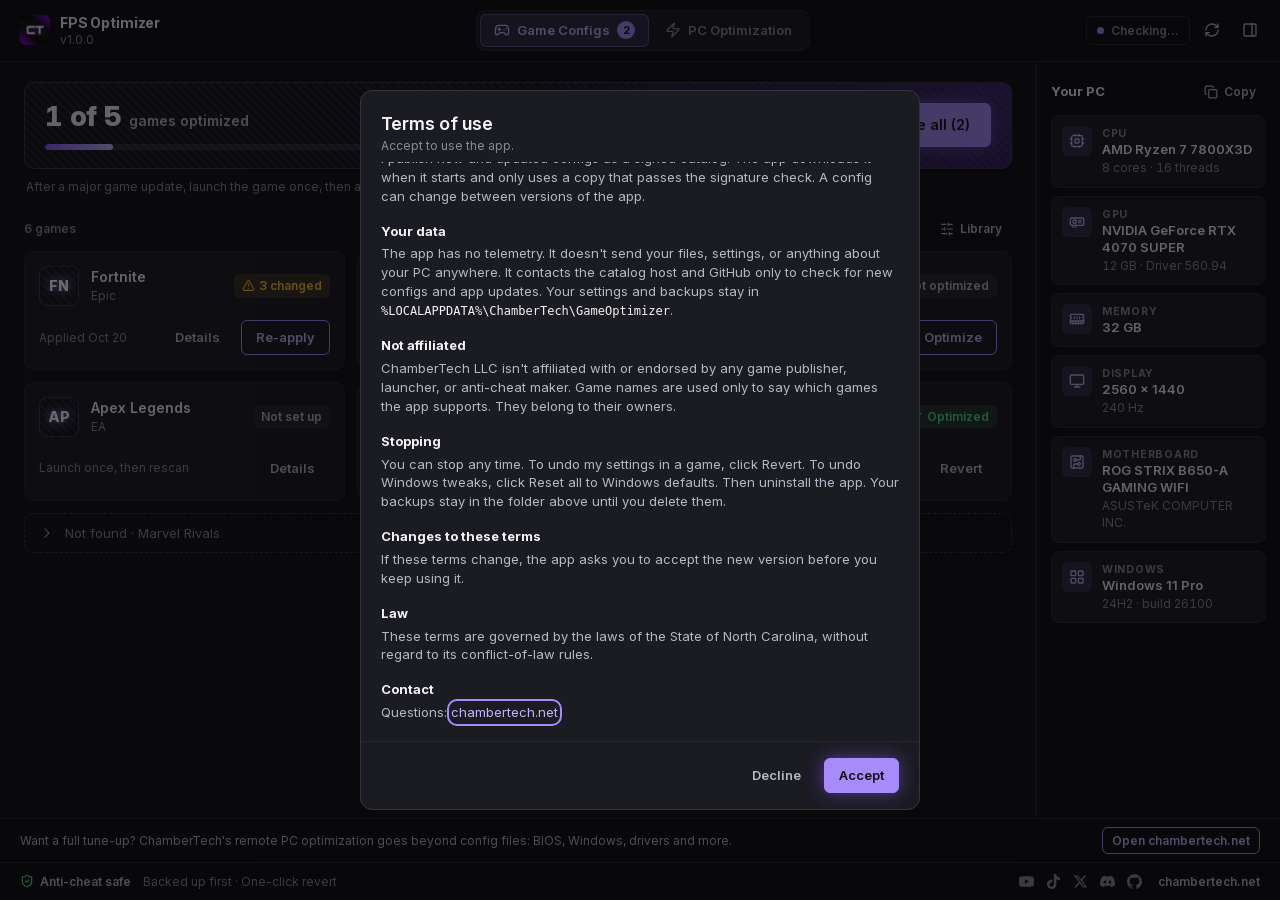
==== commit 569ad3f5: "Set the app version to 1.0.0-beta.7 Add a quiet chambertech.net tune-up link in the footer and on th" ====
--- a/ui/index.html
+++ b/ui/index.html
@@ -75,6 +75,7 @@
           </div>
           <button id="optimize-all" class="btn btn-primary btn-lg" type="button" hidden>Optimize all</button>
         </div>
+        <p class="apply-hint" id="apply-hint">After a major game update, launch the game once, then apply.</p>
 
         <div class="section-head">
           <span id="library-count">Scanning…</span>
@@ -112,16 +113,22 @@
   </div>
 
   <footer class="footbar">
-    <span class="safe" data-tip="Config files and Windows settings only. Nothing is injected into a game and nothing stays running."><svg class="icon" aria-hidden="true"><use href="#i-shield"/></svg>Anti-cheat safe</span>
-    <span class="safe-more">Backed up first · One-click revert</span>
-    <nav class="socials" aria-label="ChamberTech on social media">
-      <button type="button" data-url="https://www.youtube.com/chambertech" aria-label="YouTube" data-tip="YouTube"><svg class="brand-icon" aria-hidden="true"><use href="#b-youtube"/></svg></button>
-      <button type="button" data-url="https://www.tiktok.com/@chambertech" aria-label="TikTok" data-tip="TikTok"><svg class="brand-icon" aria-hidden="true"><use href="#b-tiktok"/></svg></button>
-      <button type="button" data-url="https://x.com/ChamberTech_" aria-label="X" data-tip="X"><svg class="brand-icon" aria-hidden="true"><use href="#b-x"/></svg></button>
-      <button type="button" data-url="https://discord.gg/TG4djSaZ2w" aria-label="Discord" data-tip="Discord"><svg class="brand-icon" aria-hidden="true"><use href="#b-discord"/></svg></button>
-      <button type="button" data-url="https://github.com/ChamberTechFPS" aria-label="GitHub" data-tip="GitHub"><svg class="brand-icon" aria-hidden="true"><use href="#b-github"/></svg></button>
-    </nav>
-    <button type="button" class="site-link" data-url="https://www.chambertech.net/">chambertech.net</button>
+    <aside class="tune" id="tune-foot" aria-label="ChamberTech tune-up">
+      <p id="tune-foot-text">Want a full tune-up? ChamberTech's remote PC optimization goes beyond config files: BIOS, Windows, drivers and more.</p>
+      <button id="tune-foot-btn" type="button" class="btn btn-outline btn-sm" data-url="https://chambertech.net">Open chambertech.net</button>
+    </aside>
+    <div class="foot-row">
+      <span class="safe" data-tip="Config files and Windows settings only. Nothing is injected into a game and nothing stays running."><svg class="icon" aria-hidden="true"><use href="#i-shield"/></svg>Anti-cheat safe</span>
+      <span class="safe-more">Backed up first · One-click revert</span>
+      <nav class="socials" aria-label="ChamberTech on social media">
+        <button type="button" data-url="https://www.youtube.com/chambertech" aria-label="YouTube" data-tip="YouTube"><svg class="brand-icon" aria-hidden="true"><use href="#b-youtube"/></svg></button>
+        <button type="button" data-url="https://www.tiktok.com/@chambertech" aria-label="TikTok" data-tip="TikTok"><svg class="brand-icon" aria-hidden="true"><use href="#b-tiktok"/></svg></button>
+        <button type="button" data-url="https://x.com/ChamberTech_" aria-label="X" data-tip="X"><svg class="brand-icon" aria-hidden="true"><use href="#b-x"/></svg></button>
+        <button type="button" data-url="https://discord.gg/TG4djSaZ2w" aria-label="Discord" data-tip="Discord"><svg class="brand-icon" aria-hidden="true"><use href="#b-discord"/></svg></button>
+        <button type="button" data-url="https://github.com/ChamberTechFPS" aria-label="GitHub" data-tip="GitHub"><svg class="brand-icon" aria-hidden="true"><use href="#b-github"/></svg></button>
+      </nav>
+      <button type="button" class="site-link" data-url="https://www.chambertech.net/">chambertech.net</button>
+    </div>
   </footer>
 
   <dialog id="drawer" class="drawer" aria-labelledby="drawer-title"></dialog>
--- a/ui/app.css
+++ b/ui/app.css
@@ -272,13 +272,34 @@
 .spec-value { font-size: 13px; font-weight: 600; line-height: 1.3; overflow-wrap: anywhere; }
 .spec-sub { margin-top: 1px; font-size: 12px; color: var(--text-3); }
 
-/* Footer */
+/* The games list sits under Optimize all, so the post-update note stays in view with it. */
+.apply-hint { margin: 10px 2px 0; font-size: 12px; line-height: 1.4; color: var(--text-3); }
+
+/* Footer: a quiet tune-up line, then the existing status row */
 .footbar {
-  display: flex; align-items: center; gap: 12px;
-  padding: 7px 20px;
+  display: flex; flex-direction: column;
   background: var(--bar);
   border-top: 1px solid var(--line-soft);
   font-size: 12px; color: var(--text-3);
+}
+.tune {
+  display: flex; align-items: center; flex-wrap: wrap; gap: 10px 12px;
+  padding: 8px 20px;
+  color: var(--text-2); line-height: 1.45;
+}
+.tune p { flex: 1; min-width: min(100%, 280px); }
+.tune-card {
+  flex-direction: column; align-items: flex-start;
+  margin-top: 16px; padding: 12px 14px;
+  border: 1px solid var(--line); border-radius: var(--r-card);
+  background:
+    radial-gradient(circle at 100% 0, rgba(124, 58, 237, 0.22), transparent 55%),
+    var(--bg);
+}
+.foot-row {
+  display: flex; align-items: center; gap: 12px;
+  padding: 7px 20px;
+  border-top: 1px solid var(--line-soft);
 }
 .safe { display: flex; align-items: center; gap: 6px; color: var(--text-2); font-weight: 600; cursor: default; }
 .safe .icon { width: 14px; height: 14px; color: var(--ok); }
@@ -297,7 +318,9 @@
 .drawer-head { display: flex; align-items: center; gap: 12px; padding: 20px 20px 0; }
 .drawer-head .titles { flex: 1; min-width: 0; }
 .drawer-body { flex: 1; overflow-y: auto; padding: 16px 20px; }
-.drawer-foot { display: flex; justify-content: flex-end; gap: 8px; padding: 16px 20px; border-top: 1px solid var(--line-soft); }
+.drawer-foot { display: flex; flex-wrap: wrap; justify-content: flex-end; align-items: center; gap: 8px; padding: 16px 20px; border-top: 1px solid var(--line-soft); }
+.drawer-foot .apply-hint { flex: 1 0 100%; margin: 0 0 6px; }
+.drawer-foot .tune-card { flex: 1 0 100%; margin: 0 0 8px; }
 
 .settings { width: 100%; border-collapse: collapse; font-size: 13px; }
 .settings th { padding: 0 8px 6px 0; text-align: left; font-size: 12px; font-weight: 600; color: var(--text-3); }
@@ -343,7 +366,7 @@
 .show-toggle input { width: 16px; height: 16px; accent-color: var(--violet); }
 
 .toast {
-  position: fixed; left: 50%; bottom: 48px; z-index: 10;
+  position: fixed; left: 50%; bottom: 96px; z-index: 10;
   transform: translateX(-50%);
   max-width: min(560px, 92vw);
   padding: 10px 16px;
